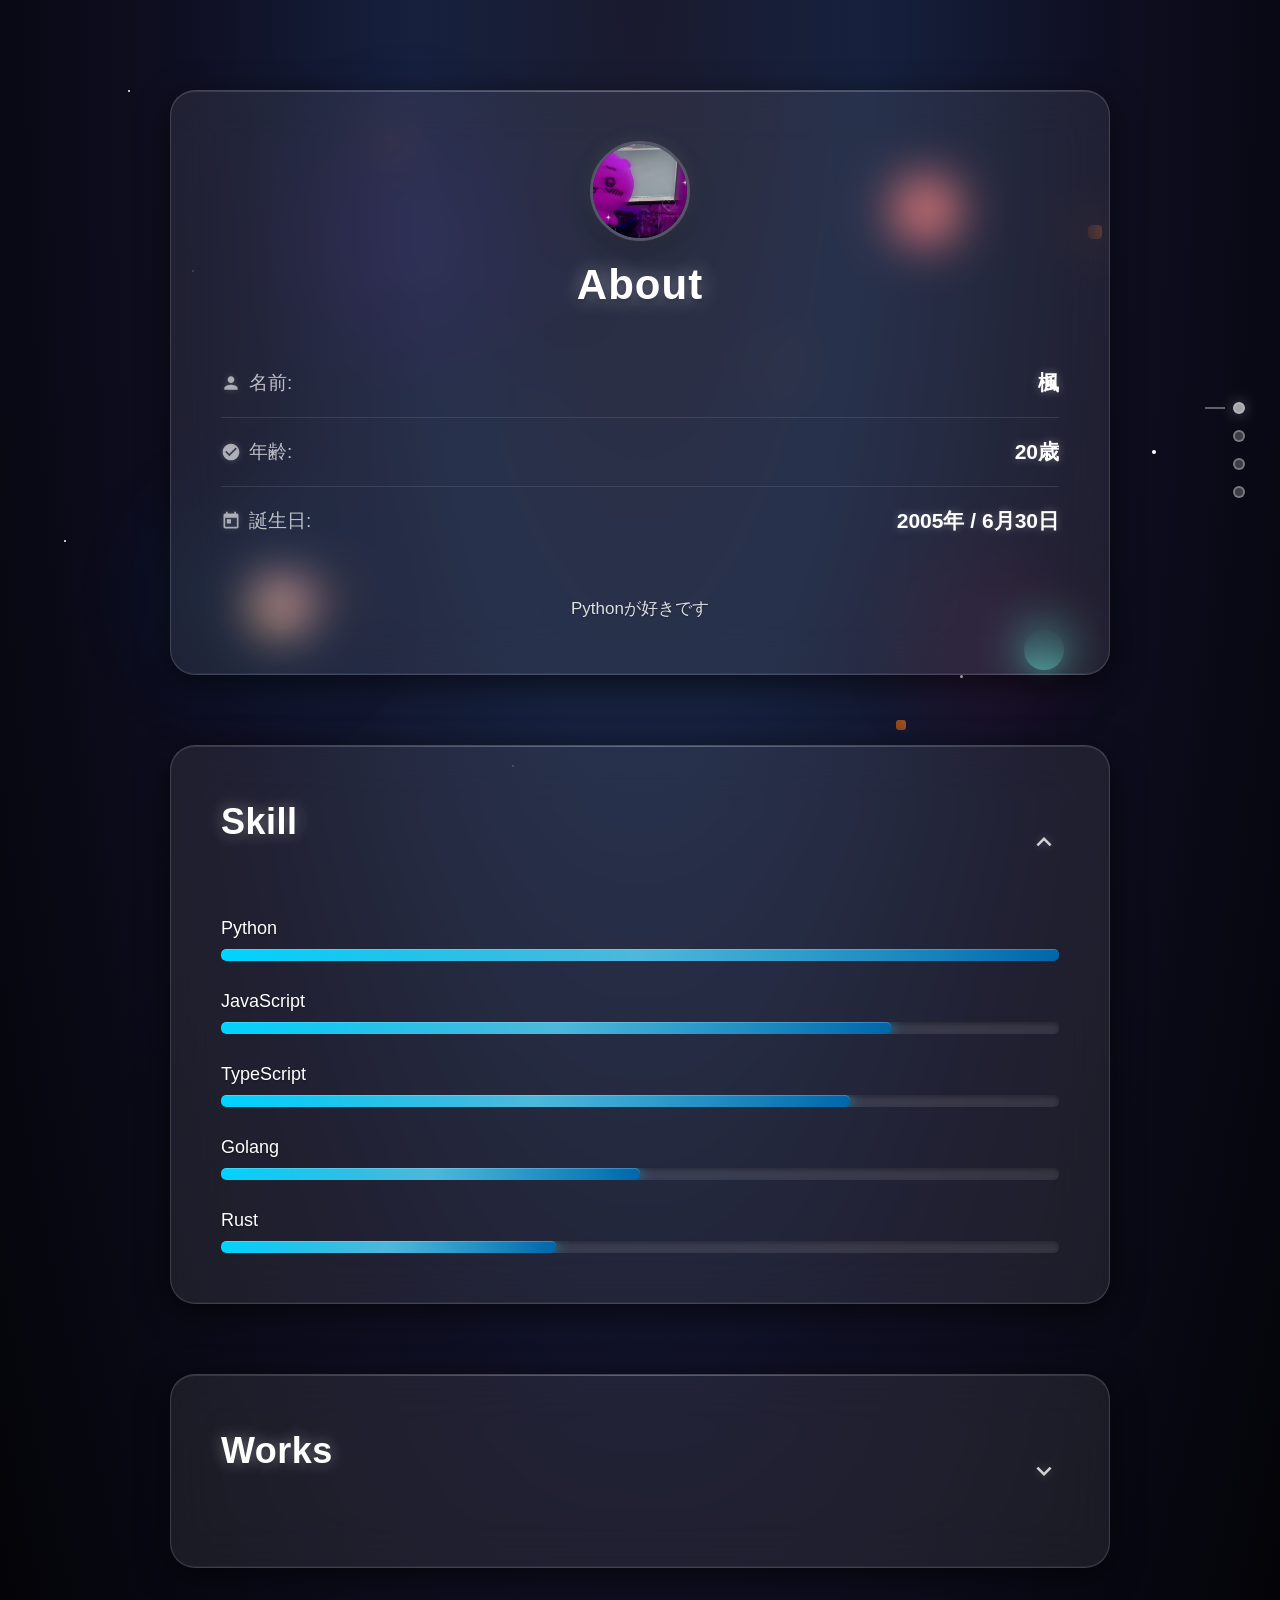
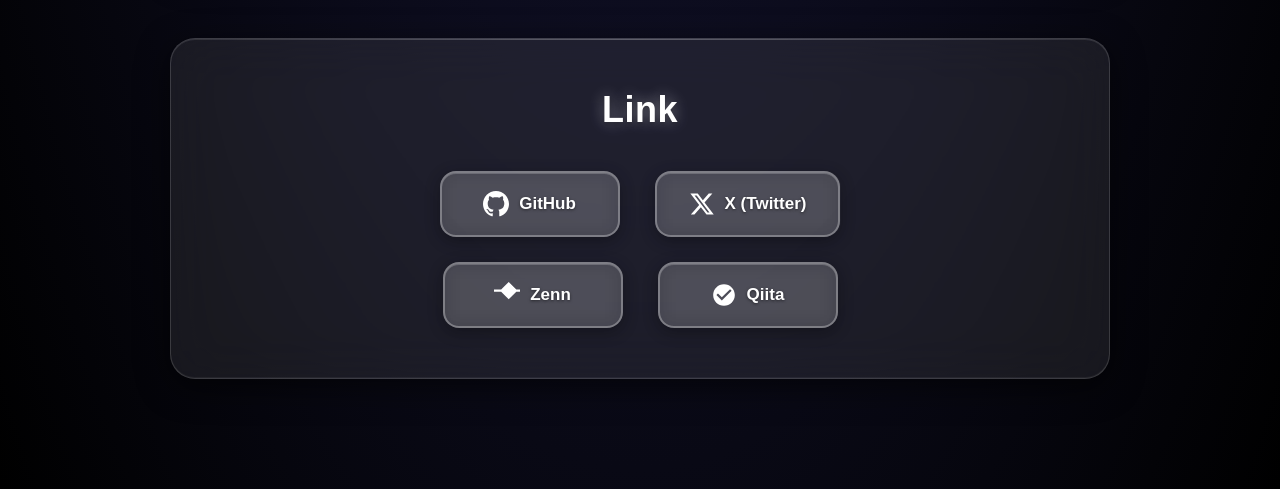
==== index.html @ e2c3dd9c "fix" ====
<!DOCTYPE html>
<html lang="ja">
<head>
    <title>kaede Site</title>
    <meta charset="UTF-8">
    <meta name="viewport" content="width=device-width, initial-scale=1">
    <link rel="icon" type="image/jpeg" href="icon.jpg">
    <link rel="stylesheet" href="index.css">
</head>
<body>
    <div class="universe">
        <div class="nebula nebula-1"></div>
        <div class="nebula nebula-2"></div>
        <div class="nebula nebula-3"></div>
        
        <div class="planet planet-1"></div>
        <div class="planet planet-2"></div>
        <div class="planet planet-3"></div>
        
        <div class="asteroid asteroid-1"></div>
        <div class="asteroid asteroid-2"></div>
        <div class="asteroid asteroid-3"></div>
        <div class="asteroid asteroid-4"></div>
        <div class="asteroid asteroid-5"></div>
        
        <div class="star star-1"></div>
        <div class="star star-2"></div>
        <div class="star star-3"></div>
        <div class="star star-4"></div>
        <div class="star star-5"></div>
        <div class="star star-6"></div>
        <div class="star star-7"></div>
        <div class="star star-8"></div>
        <div class="star star-9"></div>
        <div class="star star-10"></div>
    </div>
    
    <div class="scroll-indicator">
        <div class="scroll-dot active" data-section="profile"></div>
        <div class="scroll-dot" data-section="skills"></div>
        <div class="scroll-dot" data-section="works"></div>
        <div class="scroll-dot" data-section="links"></div>
    </div>

    <div class="card-container">
        <div class="glass-card profile-card" id="profile">
            <div class="profile-avatar">
                <img src="icon.jpg" alt="楓のプロフィール画像" class="avatar-image">
            </div>
            <h1>About</h1>
            <div class="profile-info">
                <div class="profile-item">
                    <div class="profile-label">
                        <svg class="profile-icon" viewBox="0 0 24 24">
                            <path d="M12 12c2.21 0 4-1.79 4-4s-1.79-4-4-4-4 1.79-4 4 1.79 4 4 4zm0 2c-2.67 0-8 1.34-8 4v2h16v-2c0-2.66-5.33-4-8-4z"/>
                        </svg>
                        名前:
                    </div>
                    <span class="profile-value">楓</span>
                </div>
                <div class="profile-item">
                    <div class="profile-label">
                        <svg class="profile-icon" viewBox="0 0 24 24">
                            <path d="M12 2C6.48 2 2 6.48 2 12s4.48 10 10 10 10-4.48 10-10S17.52 2 12 2zm-2 15l-5-5 1.41-1.41L10 14.17l7.59-7.59L19 8l-9 9z"/>
                        </svg>
                        年齢:
                    </div>
                    <span class="profile-value">20歳</span>
                </div>
                <div class="profile-item">
                    <div class="profile-label">
                        <svg class="profile-icon" viewBox="0 0 24 24">
                            <path d="M19 3h-1V1h-2v2H8V1H6v2H5c-1.11 0-1.99.9-1.99 2L3 19c0 1.1.89 2 2 2h14c1.1 0 2-.9 2-2V5c0-1.1-.9-2-2-2zm0 16H5V8h14v11zM7 10h5v5H7z"/>
                        </svg>
                        誕生日:
                    </div>
                    <span class="profile-value">2005年 / 6月30日</span>
                </div>
            </div>
            <p>Pythonが好きです</p>
        </div>

        <div class="glass-card skills-card" id="skills">
            <div class="accordion-header" onclick="toggleSkills()">
                <h2>Skill</h2>
                <svg class="accordion-icon" id="skills-icon" viewBox="0 0 24 24">
                    <path d="M7.41 8.59L12 13.17l4.59-4.58L18 10l-6 6-6-6 1.41-1.41z"/>
                </svg>
            </div>
            <div class="skills-content" id="skills-content">
                <div class="skills-grid">
                    <div class="skill-item">
                        <span class="skill-name">Python</span>
                        <div class="skill-bar">
                            <div class="skill-fill" style="width: 100%"></div>
                        </div>
                    </div>
                    <div class="skill-item">
                        <span class="skill-name">JavaScript</span>
                        <div class="skill-bar">
                            <div class="skill-fill" style="width: 80%"></div>
                        </div>
                    </div>
                    <div class="skill-item">
                        <span class="skill-name">TypeScript</span>
                        <div class="skill-bar">
                            <div class="skill-fill" style="width: 75%"></div>
                        </div>
                    </div>
                    <div class="skill-item">
                        <span class="skill-name">Golang</span>
                        <div class="skill-bar">
                            <div class="skill-fill" style="width: 50%"></div>
                        </div>
                    </div>
                    <div class="skill-item">
                        <span class="skill-name">Rust</span>
                        <div class="skill-bar">
                            <div class="skill-fill" style="width: 40%"></div>
                        </div>
                    </div>
                </div>
            </div>
        </div>

        <div class="glass-card works-card" id="works">
            <div class="accordion-header" onclick="toggleWorks()">
                <h2>Works</h2>
                <svg class="accordion-icon" id="works-icon" viewBox="0 0 24 24">
                    <path d="M7.41 8.59L12 13.17l4.59-4.58L18 10l-6 6-6-6 1.41-1.41z"/>
                </svg>
            </div>
            <div class="works-content" id="works-content">
                <div class="works-carousel">
                    <button class="works-nav works-prev" aria-label="前へ">
                        <svg viewBox="0 0 24 24" class="works-nav-icon"><path d="M15.41 7.41 14 6l-6 6 6 6 1.41-1.41L10.83 12z"/></svg>
                    </button>
                    <div class="works-viewport">
                        <div class="works-track">
                <div class="work-item">
                    <div class="work-image">
                        <div class="work-placeholder">
                            <svg class="work-icon" viewBox="0 0 24 24">
                                <path d="M14,2H6A2,2 0 0,0 4,4V20A2,2 0 0,0 6,22H18A2,2 0 0,0 20,20V8L14,2M18,20H6V4H13V9H18V20Z"/>
                            </svg>
                        </div>
                    </div>
                    <div class="work-content">
                        <h3 class="work-title">VersaLogrs</h3>
                        <p class="work-description">柔軟性と高機能を追求したロガーライブラリ</p>
                        <div class="work-tech">
                            <span class="tech-tag">Rust</span>
                        </div>
                        <div class="work-links">
                            <a href="https://github.com/kaedeek/VersaLog.rs" class="work-link" target="_blank">
                                <svg class="work-link-icon" viewBox="0 0 24 24">
                                    <path d="M12 0c-6.626 0-12 5.373-12 12 0 5.302 3.438 9.8 8.207 11.387.599.111.793-.261.793-.577v-2.234c-3.338.726-4.033-1.416-4.033-1.416-.546-1.387-1.333-1.756-1.333-1.756-1.089-.745.083-.729.083-.729 1.205.084 1.839 1.237 1.839 1.237 1.07 1.834 2.807 1.304 3.492.997.107-.775.418-1.305.762-1.604-2.665-.305-5.467-1.334-5.467-5.931 0-1.311.469-2.381 1.236-3.221-.124-.303-.535-1.524.117-3.176 0 0 1.008-.322 3.301 1.23.957-.266 1.983-.399 3.003-.404 1.02.005 2.047.138 3.006.404 2.291-1.552 3.297-1.23 3.297-1.23.653 1.653.242 2.874.118 3.176.77.84 1.235 1.911 1.235 3.221 0 4.609-2.807 5.624-5.479 5.921.43.372.823 1.102.823 2.222v3.293c0 .319.192.694.801.576 4.765-1.589 8.199-6.086 8.199-11.386 0-6.627-5.373-12-12-12z"/>
                                </svg>
                                GitHub
                            </a>
                        </div>
                    </div>
                </div>

                <div class="work-item">
                    <div class="work-image">
                        <div class="work-placeholder">
                            <svg class="work-icon" viewBox="0 0 24 24">
                                <path d="M12,2A10,10 0 0,0 2,12A10,10 0 0,0 12,22A10,10 0 0,0 22,12A10,10 0 0,0 12,2M12,4A8,8 0 0,1 20,12A8,8 0 0,1 12,20A8,8 0 0,1 4,12A8,8 0 0,1 12,4M12,6A6,6 0 0,0 6,12A6,6 0 0,0 12,18A6,6 0 0,0 18,12A6,6 0 0,0 12,6M12,8A4,4 0 0,1 16,12A4,4 0 0,1 12,16A4,4 0 0,1 8,12A4,4 0 0,1 12,8Z"/>
                            </svg>
                        </div>
                    </div>
                    <div class="work-content">
                        <h3 class="work-title">port_scan-go</h3>
                        <p class="work-description">シンプルな並行処理対応のポートスキャナーです。</p>
                        <div class="work-tech">
                            <span class="tech-tag">Golang</span>
                        </div>
                        <div class="work-links">
                            <a href="https://github.com/kaedeek/port_scan-go" class="work-link" target="_blank">
                                <svg class="work-link-icon" viewBox="0 0 24 24">
                                    <path d="M12 0c-6.626 0-12 5.373-12 12 0 5.302 3.438 9.8 8.207 11.387.599.111.793-.261.793-.577v-2.234c-3.338.726-4.033-1.416-4.033-1.416-.546-1.387-1.333-1.756-1.333-1.756-1.089-.745.083-.729.083-.729 1.205.084 1.839 1.237 1.839 1.237 1.07 1.834 2.807 1.304 3.492.997.107-.775.418-1.305.762-1.604-2.665-.305-5.467-1.334-5.467-5.931 0-1.311.469-2.381 1.236-3.221-.124-.303-.535-1.524.117-3.176 0 0 1.008-.322 3.301 1.23.957-.266 1.983-.399 3.003-.404 1.02.005 2.047.138 3.006.404 2.291-1.552 3.297-1.23 3.297-1.23.653 1.653.242 2.874.118 3.176.77.84 1.235 1.911 1.235 3.221 0 4.609-2.807 5.624-5.479 5.921.43.372.823 1.102.823 2.222v3.293c0 .319.192.694.801.576 4.765-1.589 8.199-6.086 8.199-11.386 0-6.627-5.373-12-12-12z"/>
                                </svg>
                                GitHub
                            </a>
                        </div>
                    </div>
                </div>

                <div class="work-item">
                    <div class="work-image">
                        <div class="work-placeholder">
                            <svg class="work-icon" viewBox="0 0 24 24">
                                <path d="M4 6h16v12H4zM2 4h20v16H2z"/>
                            </svg>
                        </div>
                    </div>
                    <div class="work-content">
                        <h3 class="work-title">TkMR - Task Manager </h3>
                        <p class="work-description">各フォルダのタスク管理を行う Vscode の拡張機能です。</p>
                        <div class="work-tech">
                            <span class="tech-tag">TypeScript</span>
                        </div>
                        <div class="work-links">
                            <a href="https://github.com/kaedeek/TkMR_Task-Manager" class="work-link" target="_blank">
                                <svg class="work-link-icon" viewBox="0 0 24 24">
                                    <path d="M12 0c-6.626 0-12 5.373-12 12 0 5.302 3.438 9.8 8.207 11.387.599.111.793-.261.793-.577v-2.234c-3.338.726-4.033-1.416-4.033-1.416-.546-1.387-1.333-1.756-1.333-1.756-1.089-.745.083-.729.083-.729 1.205.084 1.839 1.237 1.839 1.237 1.07 1.834 2.807 1.304 3.492.997.107-.775.418-1.305.762-1.604-2.665-.305-5.467-1.334-5.467-5.931 0-1.311.469-2.381 1.236-3.221-.124-.303-.535-1.524.117-3.176 0 0 1.008-.322 3.301 1.23.957-.266 1.983-.399 3.003-.404 1.02.005 2.047.138 3.006.404 2.291-1.552 3.297-1.23 3.297-1.23.653 1.653.242 2.874.118 3.176.77.84 1.235 1.911 1.235 3.221 0 4.609-2.807 5.624-5.479 5.921.43.372.823 1.102.823 2.222v3.293c0 .319.192.694.801.576 4.765-1.589 8.199-6.086 8.199-11.386 0-6.627-5.373-12-12-12z"/>
                                </svg>
                                GitHub
                            </a>
                        </div>
                    </div>
                </div>

                        </div>
                    </div>
                    <button class="works-nav works-next" aria-label="次へ">
                        <svg viewBox="0 0 24 24" class="works-nav-icon"><path d="m10 6-1.41 1.41L13.17 12l-4.58 4.59L10 18l6-6z"/></svg>
                    </button>
                </div>
            </div>
        </div>

        <div class="glass-card social-card" id="links">
            <h2>Link</h2>
            <div class="social-links">
                <div class="social-row">
                    <a href="https://github.com/kaedeek" class="social-link github-link" target="_blank">
                        <svg class="social-icon" viewBox="0 0 24 24">
                            <path d="M12 0c-6.626 0-12 5.373-12 12 0 5.302 3.438 9.8 8.207 11.387.599.111.793-.261.793-.577v-2.234c-3.338.726-4.033-1.416-4.033-1.416-.546-1.387-1.333-1.756-1.333-1.756-1.089-.745.083-.729.083-.729 1.205.084 1.839 1.237 1.839 1.237 1.07 1.834 2.807 1.304 3.492.997.107-.775.418-1.305.762-1.604-2.665-.305-5.467-1.334-5.467-5.931 0-1.311.469-2.381 1.236-3.221-.124-.303-.535-1.524.117-3.176 0 0 1.008-.322 3.301 1.23.957-.266 1.983-.399 3.003-.404 1.02.005 2.047.138 3.006.404 2.291-1.552 3.297-1.23 3.297-1.23.653 1.653.242 2.874.118 3.176.77.84 1.235 1.911 1.235 3.221 0 4.609-2.807 5.624-5.479 5.921.43.372.823 1.102.823 2.222v3.293c0 .319.192.694.801.576 4.765-1.589 8.199-6.086 8.199-11.386 0-6.627-5.373-12-12-12z"/>
                        </svg>
                        GitHub
                    </a>
                    <a href="https://x.com/bl5ca6ngtfu3pjy" class="social-link x-link" target="_blank">
                        <svg class="social-icon" viewBox="0 0 24 24">
                            <path d="M18.244 2.25h3.308l-7.227 8.26 8.502 11.24H16.17l-5.214-6.817L4.99 21.75H1.68l7.73-8.835L1.254 2.25H8.08l4.713 6.231zm-1.161 17.52h1.833L7.084 4.126H5.117z"/>
                        </svg>
                        X (Twitter)
                    </a>
                </div>
                <div class="social-row">
                    <a href="https://zenn.dev/kaedeek" class="social-link zenn-link" target="_blank">
                        <svg class="social-icon" viewBox="0 0 24 24">
                            <path d="M13.586 0L10.293 3.293 6.586 7H0v2h6.586l3.707 3.707L13.586 16l3.293-3.293L20.586 9H24V7h-3.414l-3.293-3.293L13.586 0z"/>
                        </svg>
                        Zenn
                    </a>
                    <a href="https://qiita.com/kaedeek" class="social-link qiita-link" target="_blank">
                        <svg class="social-icon" viewBox="0 0 24 24">
                            <path d="M12 2C6.48 2 2 6.48 2 12s4.48 10 10 10 10-4.48 10-10S17.52 2 12 2zm-2 15l-5-5 1.41-1.41L10 14.17l7.59-7.59L19 8l-9 9z"/>
                        </svg>
                        Qiita
                    </a>
                </div>
            </div>
        </div>
    </div>

    <script>
        function toggleSkills() {
            const content = document.getElementById('skills-content');
            const icon = document.getElementById('skills-icon');
            
            if (content.style.maxHeight) {
                content.style.maxHeight = null;
                icon.style.transform = 'rotate(0deg)';
            } else {
                content.style.maxHeight = content.scrollHeight + "px";
                icon.style.transform = 'rotate(180deg)';
            }
        }

        function toggleWorks() {
            const content = document.getElementById('works-content');
            const icon = document.getElementById('works-icon');
            
            if (content.style.maxHeight) {
                content.style.maxHeight = null;
                icon.style.transform = 'rotate(0deg)';
            } else {
                content.style.maxHeight = content.scrollHeight + "px";
                icon.style.transform = 'rotate(180deg)';
            }
        }
        document.addEventListener('DOMContentLoaded', function() {
            const skillsContent = document.getElementById('skills-content');
            const skillsIcon = document.getElementById('skills-icon');
            skillsContent.style.maxHeight = skillsContent.scrollHeight + "px";
            skillsIcon.style.transform = 'rotate(180deg)';
            
            const worksContent = document.getElementById('works-content');
            const worksIcon = document.getElementById('works-icon');
            worksContent.style.maxHeight = '0px';
            worksIcon.style.transform = 'rotate(0deg)';
            
            initScrollIndicator();
        });

        function initScrollIndicator() {
            const dots = document.querySelectorAll('.scroll-dot');
            const sections = document.querySelectorAll('.glass-card');
            
            dots.forEach(dot => {
                dot.addEventListener('click', () => {
                    const targetId = dot.getAttribute('data-section');
                    const targetSection = document.getElementById(targetId);
                    if (targetSection) {
                        targetSection.scrollIntoView({
                            behavior: 'smooth',
                            block: 'start'
                        });
                    }
                });
            });
            
            window.addEventListener('scroll', () => {
                let current = '';
                sections.forEach(section => {
                    const sectionTop = section.offsetTop - 100;
                    const sectionHeight = section.offsetHeight;
                    if (window.pageYOffset >= sectionTop && window.pageYOffset < sectionTop + sectionHeight) {
                        current = section.getAttribute('id');
                    }
                });
                
                dots.forEach(dot => {
                    dot.classList.remove('active');
                    if (dot.getAttribute('data-section') === current) {
                        dot.classList.add('active');
                    }
                });
            });
        }

        document.addEventListener('DOMContentLoaded', function() {
            const track = document.querySelector('.works-track');
            const items = Array.from(document.querySelectorAll('.works-track .work-item'));
            const prevBtn = document.querySelector('.works-prev');
            const nextBtn = document.querySelector('.works-next');
            if (!track || items.length === 0 || !prevBtn || !nextBtn) return;

            let index = 0;
            function getGroupSize() {
                return window.innerWidth < 769 ? 1 : 2;
            }
            let groupSize = getGroupSize();

            function update() {
                const width = document.querySelector('.works-viewport').clientWidth;
                const translateX = -index * width;
                track.style.transform = `translateX(${translateX}px)`;
            }

            function maxIndex() {
                return Math.max(0, Math.ceil(items.length / groupSize) - 1);
            }

            prevBtn.addEventListener('click', () => {
                index = Math.max(0, index - 1);
                update();
            });

            nextBtn.addEventListener('click', () => {
                index = Math.min(maxIndex(), index + 1);
                update();
            });

            window.addEventListener('resize', () => {
                const newGroupSize = getGroupSize();
                if (newGroupSize !== groupSize) {
                    groupSize = newGroupSize;
                    index = Math.min(index, maxIndex());
                }
                update();
            });
            update();
        });
    </script>
</body>
</html>
---- index.css ----
body {
    margin: 0;
    padding: 0;
    min-height: 100vh;
    background: 
        radial-gradient(ellipse at top, #1a1a2e 0%, #16213e 25%, #0f0f23 50%, #000000 100%),
        linear-gradient(135deg, #0a0a0a 0%, #1a1a1a 50%, #0f0f0f 100%);
    font-family: 'Segoe UI', Tahoma, Geneva, Verdana, sans-serif;
    display: flex;
    justify-content: center;
    align-items: flex-start;
    position: relative;
    overflow-x: hidden;
    overflow-y: auto;
    scroll-behavior: smooth;
    padding: 40px 20px;
}

/* モバイルのテキストはみ出し対策 */
* {
    box-sizing: border-box;
}

.glass-card h1,
.glass-card h2,
.work-title,
.work-description,
.tech-tag,
.profile-value,
.profile-label,
.social-link {
    word-break: break-word;
    overflow-wrap: anywhere;
}

/* スクロールインジケーター */
.scroll-indicator {
    position: fixed;
    right: 30px;
    top: 50%;
    transform: translateY(-50%);
    display: flex;
    flex-direction: column;
    gap: 15px;
    z-index: 10;
    opacity: 0.7;
    transition: opacity 0.3s ease;
}

/* 大画面でのスクロールインジケーター調整 */
@media (min-width: 1440px) {
    .scroll-indicator {
        right: 40px;
        gap: 18px;
    }
    
    .scroll-dot {
        width: 14px;
        height: 14px;
    }
}

@media (min-width: 1200px) and (max-width: 1439px) {
    .scroll-indicator {
        right: 35px;
        gap: 16px;
    }
    
    .scroll-dot {
        width: 13px;
        height: 13px;
    }
}

.scroll-indicator:hover {
    opacity: 1;
}

.scroll-dot {
    width: 12px;
    height: 12px;
    border-radius: 50%;
    background: rgba(255, 255, 255, 0.3);
    border: 2px solid rgba(255, 255, 255, 0.5);
    cursor: pointer;
    transition: all 0.3s ease;
    position: relative;
}

.scroll-dot:hover {
    background: rgba(255, 255, 255, 0.6);
    transform: scale(1.2);
}

.scroll-dot.active {
    background: rgba(255, 255, 255, 0.9);
    border-color: rgba(255, 255, 255, 1);
    box-shadow: 0 0 15px rgba(255, 255, 255, 0.5);
}

.scroll-dot::after {
    content: '';
    position: absolute;
    top: 50%;
    left: -30px;
    transform: translateY(-50%);
    width: 0;
    height: 2px;
    background: rgba(255, 255, 255, 0.5);
    transition: width 0.3s ease;
}

.scroll-dot.active::after {
    width: 20px;
}

/* 宇宙のアニメーション */
.universe {
    position: fixed;
    top: 0;
    left: 0;
    width: 100%;
    height: 100%;
    pointer-events: none;
    z-index: 1;
}

/* 星雲 */
.nebula {
    position: absolute;
    border-radius: 50%;
    filter: blur(40px);
    opacity: 0.3;
    animation: nebulaFloat 20s ease-in-out infinite;
}

.nebula-1 {
    width: 300px;
    height: 300px;
    background: radial-gradient(circle, rgba(138, 43, 226, 0.4) 0%, rgba(75, 0, 130, 0.2) 50%, transparent 100%);
    top: 10%;
    left: 20%;
    animation-delay: 0s;
}

.nebula-2 {
    width: 200px;
    height: 200px;
    background: radial-gradient(circle, rgba(255, 20, 147, 0.3) 0%, rgba(220, 20, 60, 0.2) 50%, transparent 100%);
    top: 60%;
    right: 15%;
    animation-delay: -7s;
}

.nebula-3 {
    width: 250px;
    height: 250px;
    background: radial-gradient(circle, rgba(0, 191, 255, 0.3) 0%, rgba(0, 100, 200, 0.2) 50%, transparent 100%);
    bottom: 20%;
    left: 10%;
    animation-delay: -14s;
}

/* 惑星 */
.planet {
    position: absolute;
    border-radius: 50%;
    animation: planetOrbit 30s linear infinite;
}

.planet-1 {
    width: 60px;
    height: 60px;
    background: linear-gradient(45deg, #ff6b6b, #ff8e8e);
    top: 20%;
    left: 70%;
    animation-delay: 0s;
    box-shadow: 0 0 20px rgba(255, 107, 107, 0.5);
}

.planet-2 {
    width: 40px;
    height: 40px;
    background: linear-gradient(45deg, #4ecdc4, #44a08d);
    top: 70%;
    left: 80%;
    animation-delay: -10s;
    box-shadow: 0 0 15px rgba(78, 205, 196, 0.5);
}

.planet-3 {
    width: 50px;
    height: 50px;
    background: linear-gradient(45deg, #feca57, #ff9ff3);
    bottom: 30%;
    left: 20%;
    animation-delay: -20s;
    box-shadow: 0 0 18px rgba(254, 202, 87, 0.5);
}

/* 小惑星 */
.asteroid {
    position: absolute;
    background: linear-gradient(45deg, #8b4513, #a0522d);
    border-radius: 30%;
    animation: asteroidFloat 15s ease-in-out infinite;
}

.asteroid-1 {
    width: 15px;
    height: 15px;
    top: 15%;
    left: 30%;
    animation-delay: 0s;
}

.asteroid-2 {
    width: 12px;
    height: 12px;
    top: 40%;
    left: 60%;
    animation-delay: -3s;
}

.asteroid-3 {
    width: 18px;
    height: 18px;
    top: 65%;
    left: 25%;
    animation-delay: -6s;
}

.asteroid-4 {
    width: 10px;
    height: 10px;
    top: 80%;
    left: 70%;
    animation-delay: -9s;
}

.asteroid-5 {
    width: 14px;
    height: 14px;
    top: 25%;
    left: 85%;
    animation-delay: -12s;
}

/* 星 */
.star {
    position: absolute;
    background: white;
    border-radius: 50%;
    animation: starTwinkle 3s ease-in-out infinite;
}

.star-1 {
    width: 2px;
    height: 2px;
    top: 10%;
    left: 10%;
    animation-delay: 0s;
}

.star-2 {
    width: 3px;
    height: 3px;
    top: 20%;
    left: 80%;
    animation-delay: 0.5s;
}

.star-3 {
    width: 2px;
    height: 2px;
    top: 30%;
    left: 15%;
    animation-delay: 1s;
}

.star-4 {
    width: 4px;
    height: 4px;
    top: 50%;
    left: 90%;
    animation-delay: 1.5s;
}

.star-5 {
    width: 2px;
    height: 2px;
    top: 60%;
    left: 5%;
    animation-delay: 2s;
}

.star-6 {
    width: 3px;
    height: 3px;
    top: 75%;
    left: 75%;
    animation-delay: 2.5s;
}

.star-7 {
    width: 2px;
    height: 2px;
    top: 85%;
    left: 40%;
    animation-delay: 0.3s;
}

.star-8 {
    width: 4px;
    height: 4px;
    top: 35%;
    left: 50%;
    animation-delay: 1.8s;
}

.star-9 {
    width: 3px;
    height: 3px;
    top: 45%;
    left: 25%;
    animation-delay: 0.8s;
}

.star-10 {
    width: 2px;
    height: 2px;
    top: 90%;
    left: 60%;
    animation-delay: 2.2s;
}

/* アニメーション */
@keyframes nebulaFloat {
    0%, 100% {
        transform: translate(0, 0) scale(1);
        opacity: 0.3;
    }
    25% {
        transform: translate(20px, -30px) scale(1.1);
        opacity: 0.4;
    }
    50% {
        transform: translate(-10px, 20px) scale(0.9);
        opacity: 0.2;
    }
    75% {
        transform: translate(30px, 10px) scale(1.05);
        opacity: 0.35;
    }
}

@keyframes planetOrbit {
    0% {
        transform: rotate(0deg) translateX(100px) rotate(0deg);
    }
    100% {
        transform: rotate(360deg) translateX(100px) rotate(-360deg);
    }
}

@keyframes asteroidFloat {
    0%, 100% {
        transform: translate(0, 0) rotate(0deg);
    }
    25% {
        transform: translate(30px, -20px) rotate(90deg);
    }
    50% {
        transform: translate(-20px, 30px) rotate(180deg);
    }
    75% {
        transform: translate(40px, 10px) rotate(270deg);
    }
}

@keyframes starTwinkle {
    0%, 100% {
        opacity: 0.3;
        transform: scale(1);
    }
    50% {
        opacity: 1;
        transform: scale(1.2);
    }
}

.card-container {
    padding: 20px;
    display: flex;
    flex-direction: column;
    gap: 40px;
    max-width: 900px;
    width: 100%;
    position: relative;
    z-index: 2;
    margin: 0 auto;
}

.glass-card {
    background: rgba(255, 255, 255, 0.08);
    backdrop-filter: blur(25px);
    -webkit-backdrop-filter: blur(25px);
    border-radius: 25px;
    border: 1px solid rgba(255, 255, 255, 0.15);
    padding: 35px;
    box-shadow: 
        0 8px 32px 0 rgba(0, 0, 0, 0.6),
        inset 0 1px 0 rgba(255, 255, 255, 0.1),
        inset 0 -1px 0 rgba(255, 255, 255, 0.05);
    text-align: center;
    transition: all 0.4s cubic-bezier(0.4, 0, 0.2, 1);
    position: relative;
    overflow: hidden;
}

.glass-card::before {
    content: '';
    position: absolute;
    top: 0;
    left: 0;
    right: 0;
    height: 1px;
    background: linear-gradient(90deg, transparent, rgba(255, 255, 255, 0.2), transparent);
}

.glass-card:hover {
    transform: translateY(-8px) scale(1.02);
    box-shadow: 
        0 20px 50px 0 rgba(0, 0, 0, 0.8),
        inset 0 1px 0 rgba(255, 255, 255, 0.2),
        inset 0 -1px 0 rgba(255, 255, 255, 0.1);
    border-color: rgba(255, 255, 255, 0.25);
    background: rgba(255, 255, 255, 0.12);
}

.profile-avatar {
    display: flex;
    justify-content: center;
    margin-bottom: 20px;
}

.avatar-image {
    width: 80px;
    height: 80px;
    border-radius: 50%;
    border: 3px solid rgba(255, 255, 255, 0.2);
    object-fit: cover;
    transition: all 0.3s ease;
    box-shadow: 
        0 8px 25px rgba(0, 0, 0, 0.3),
        0 0 20px rgba(255, 255, 255, 0.1);
}

.avatar-image:hover {
    transform: scale(1.05);
    border-color: rgba(255, 255, 255, 0.4);
    box-shadow: 
        0 12px 35px rgba(0, 0, 0, 0.4),
        0 0 30px rgba(255, 255, 255, 0.2);
}

.glass-card h1 {
    color: #ffffff;
    margin: 0 0 25px 0;
    font-size: 36px;
    font-weight: 700;
    text-shadow: 
        0 0 20px rgba(255, 255, 255, 0.4),
        0 2px 4px rgba(0, 0, 0, 0.3);
    letter-spacing: 1px;
}

.glass-card h2 {
    color: #ffffff;
    margin: 0 0 25px 0;
    font-size: 28px;
    font-weight: 600;
    text-shadow: 
        0 0 15px rgba(255, 255, 255, 0.4),
        0 2px 4px rgba(0, 0, 0, 0.3);
    letter-spacing: 0.5px;
}

.glass-card p {
    color: rgba(255, 255, 255, 0.85);
    margin: 0;
    line-height: 1.7;
    font-size: 17px;
    text-shadow: 0 1px 2px rgba(0, 0, 0, 0.3);
}

/* プロフィール情報 */
.profile-info {
    margin: 30px 0;
    text-align: left;
}

.profile-item {
    display: flex;
    justify-content: space-between;
    align-items: center;
    padding: 15px 0;
    border-bottom: 1px solid rgba(255, 255, 255, 0.1);
    transition: all 0.3s ease;
}

.profile-item:hover {
    background: rgba(255, 255, 255, 0.05);
    border-radius: 10px;
    padding: 15px 10px;
    border-bottom-color: rgba(255, 255, 255, 0.2);
}

.profile-item:hover .profile-icon {
    fill: rgba(255, 255, 255, 0.9);
    transform: scale(1.1) rotate(5deg);
    filter: drop-shadow(0 0 6px rgba(255, 255, 255, 0.5));
}

.profile-item:last-child {
    border-bottom: none;
}

.profile-label {
    color: rgba(255, 255, 255, 0.7);
    font-weight: 500;
    font-size: 17px;
    display: flex;
    align-items: center;
    gap: 8px;
}

.profile-icon {
    width: 18px;
    height: 18px;
    fill: rgba(255, 255, 255, 0.6);
    transition: all 0.3s ease;
    filter: drop-shadow(0 0 3px rgba(255, 255, 255, 0.3));
}

.profile-value {
    color: #ffffff;
    font-weight: 600;
    font-size: 19px;
    text-shadow: 0 0 8px rgba(255, 255, 255, 0.3);
}

/* アコーディオンヘッダー */
.accordion-header {
    display: flex;
    justify-content: space-between;
    align-items: center;
    cursor: pointer;
    transition: all 0.3s ease;
    padding: 5px 0;
    border-radius: 10px;
}

.accordion-header:hover {
    background: rgba(255, 255, 255, 0.05);
    padding: 5px 10px;
}

.accordion-icon {
    width: 24px;
    height: 24px;
    fill: rgba(255, 255, 255, 0.8);
    transition: all 0.3s ease;
    filter: drop-shadow(0 0 5px rgba(255, 255, 255, 0.3));
}

.accordion-header:hover .accordion-icon {
    fill: rgba(255, 255, 255, 1);
    transform: scale(1.1);
    filter: drop-shadow(0 0 8px rgba(255, 255, 255, 0.5));
}

/* スキルコンテンツ */
.skills-content {
    overflow: hidden;
    transition: max-height 0.4s cubic-bezier(0.4, 0, 0.2, 1);
    max-height: 0;
}

/* Worksコンテンツ */
.works-content {
    overflow: hidden;
    transition: max-height 0.4s cubic-bezier(0.4, 0, 0.2, 1);
    max-height: 0;
}

/* Works カルーセル */
.works-carousel {
    position: relative;
    display: flex;
    align-items: center;
    gap: 10px;
}

.works-viewport {
    overflow: hidden;
    width: 100%;
}

.works-track {
    display: flex;
    gap: 30px;
    transition: transform 0.4s ease;
}

.works-nav {
    background: rgba(255, 255, 255, 0.12);
    border: 1px solid rgba(255, 255, 255, 0.25);
    color: #fff;
    width: 42px;
    height: 42px;
    border-radius: 50%;
    display: flex;
    align-items: center;
    justify-content: center;
    cursor: pointer;
    transition: all 0.3s ease;
}

.works-nav:hover {
    background: rgba(255, 255, 255, 0.2);
    transform: translateY(-2px);
}

.works-nav-icon {
    width: 22px;
    height: 22px;
    fill: rgba(255, 255, 255, 0.9);
}

/* 2件ずつ横並びに見せるための item 幅調整 */
.works-track > .work-item {
    min-width: calc(50% - 15px);
    box-sizing: border-box;
}

/* スキルセクション */
.skills-grid {
    display: grid;
    gap: 25px;
    margin-top: 25px;
}

.skill-item {
    text-align: left;
    transition: all 0.3s ease;
}

.skill-item:hover {
    transform: translateX(5px);
}

.skill-name {
    display: block;
    color: #ffffff;
    margin-bottom: 10px;
    font-weight: 500;
    font-size: 16px;
    text-shadow: 0 1px 2px rgba(0, 0, 0, 0.3);
}

.skill-bar {
    width: 100%;
    height: 10px;
    background: rgba(255, 255, 255, 0.1);
    border-radius: 5px;
    overflow: hidden;
    box-shadow: inset 0 2px 4px rgba(0, 0, 0, 0.3);
}

.skill-fill {
    height: 100%;
    background: linear-gradient(90deg, #00d4ff, #0099cc, #0066aa);
    border-radius: 5px;
    transition: width 1.5s cubic-bezier(0.4, 0, 0.2, 1);
    box-shadow: 
        0 0 15px rgba(0, 212, 255, 0.6),
        inset 0 1px 0 rgba(255, 255, 255, 0.2);
    position: relative;
}

.skill-fill::after {
    content: '';
    position: absolute;
    top: 0;
    left: 0;
    right: 0;
    bottom: 0;
    background: linear-gradient(90deg, transparent, rgba(255, 255, 255, 0.3), transparent);
    animation: shimmer 2s infinite;
}

@keyframes shimmer {
    0% {
        transform: translateX(-100%);
    }
    100% {
        transform: translateX(100%);
    }
}

/* ソーシャルリンクセクション */
.social-links {
    display: flex;
    flex-direction: column;
    gap: 15px;
    justify-content: center;
    align-items: center;
}

.social-row {
    display: flex;
    gap: 20px;
    justify-content: center;
    flex-wrap: wrap;
}

.social-link {
    display: flex;
    align-items: center;
    gap: 10px;
    padding: 14px 24px;
    background: rgba(255, 255, 255, 0.15);
    border: 2px solid rgba(255, 255, 255, 0.3);
    border-radius: 16px;
    color: #ffffff;
    text-decoration: none;
    font-weight: 600;
    font-size: 15px;
    transition: all 0.4s cubic-bezier(0.4, 0, 0.2, 1);
    position: relative;
    overflow: hidden;
    backdrop-filter: blur(10px);
    -webkit-backdrop-filter: blur(10px);
    text-shadow: 0 1px 3px rgba(0, 0, 0, 0.5);
    box-shadow: 
        0 4px 15px rgba(0, 0, 0, 0.3),
        inset 0 1px 0 rgba(255, 255, 255, 0.2);
    min-width: 140px;
    justify-content: center;
}

.social-link::before {
    content: '';
    position: absolute;
    top: 0;
    left: -100%;
    width: 100%;
    height: 100%;
    background: linear-gradient(90deg, transparent, rgba(255, 255, 255, 0.1), transparent);
    transition: left 0.5s ease;
}

.social-link:hover::before {
    left: 100%;
}

.social-link:hover {
    background: rgba(255, 255, 255, 0.25);
    transform: translateY(-3px) scale(1.05);
    box-shadow: 
        0 15px 40px rgba(0, 0, 0, 0.7),
        inset 0 1px 0 rgba(255, 255, 255, 0.3),
        0 0 20px rgba(255, 255, 255, 0.2);
    border-color: rgba(255, 255, 255, 0.5);
    text-shadow: 0 2px 5px rgba(0, 0, 0, 0.7);
}

.social-icon {
    width: 22px;
    height: 22px;
    fill: currentColor;
    transition: transform 0.3s ease;
}

.social-link:hover .social-icon {
    transform: scale(1.1) rotate(5deg);
}

.social-link:focus {
    outline: 3px solid rgba(255, 255, 255, 0.6);
    outline-offset: 2px;
    background: rgba(255, 255, 255, 0.2);
    border-color: rgba(255, 255, 255, 0.4);
}

.social-link:focus-visible {
    outline: 3px solid rgba(255, 255, 255, 0.8);
    outline-offset: 2px;
}

.github-link:hover {
    background: rgba(36, 41, 46, 0.95);
    border-color: rgba(36, 41, 46, 0.95);
    box-shadow: 
        0 15px 40px rgba(36, 41, 46, 0.6),
        inset 0 1px 0 rgba(255, 255, 255, 0.2),
        0 0 25px rgba(36, 41, 46, 0.5);
    color: #ffffff;
}

.x-link:hover {
    background: rgba(29, 161, 242, 0.95);
    border-color: rgba(29, 161, 242, 0.95);
    box-shadow: 
        0 15px 40px rgba(29, 161, 242, 0.6),
        inset 0 1px 0 rgba(255, 255, 255, 0.2),
        0 0 25px rgba(29, 161, 242, 0.5);
    color: #ffffff;
}

.zenn-link:hover {
    background: rgba(58, 58, 58, 0.95);
    border-color: rgba(58, 58, 58, 0.95);
    box-shadow: 
        0 15px 40px rgba(58, 58, 58, 0.6),
        inset 0 1px 0 rgba(255, 255, 255, 0.2),
        0 0 25px rgba(58, 58, 58, 0.5);
    color: #ffffff;
}

.qiita-link:hover {
    background: rgba(85, 197, 0, 0.95);
    border-color: rgba(85, 197, 0, 0.95);
    box-shadow: 
        0 15px 40px rgba(85, 197, 0, 0.6),
        inset 0 1px 0 rgba(255, 255, 255, 0.2),
        0 0 25px rgba(85, 197, 0, 0.5);
    color: #ffffff;
}

/* 成果物セクション */
.works-grid {
    display: grid;
    gap: 30px;
    margin-top: 25px;
}

.work-item {
    background: rgba(255, 255, 255, 0.05);
    border: 1px solid rgba(255, 255, 255, 0.1);
    border-radius: 20px;
    padding: 25px;
    transition: all 0.4s cubic-bezier(0.4, 0, 0.2, 1);
    display: flex;
    gap: 20px;
    align-items: flex-start;
}

.work-item:hover {
    background: rgba(255, 255, 255, 0.08);
    border-color: rgba(255, 255, 255, 0.2);
    transform: translateY(-5px);
    box-shadow: 
        0 15px 35px rgba(0, 0, 0, 0.4),
        inset 0 1px 0 rgba(255, 255, 255, 0.1);
}

.work-image {
    flex-shrink: 0;
    width: 120px;
    height: 120px;
    border-radius: 15px;
    overflow: hidden;
    background: rgba(255, 255, 255, 0.05);
    border: 1px solid rgba(255, 255, 255, 0.1);
    display: flex;
    align-items: center;
    justify-content: center;
}

.work-placeholder {
    width: 100%;
    height: 100%;
    display: flex;
    align-items: center;
    justify-content: center;
    background: linear-gradient(135deg, rgba(255, 255, 255, 0.1), rgba(255, 255, 255, 0.05));
}

.work-icon {
    width: 48px;
    height: 48px;
    fill: rgba(255, 255, 255, 0.6);
}

.work-content {
    flex: 1;
    display: flex;
    flex-direction: column;
    gap: 15px;
}

.work-title {
    color: #ffffff;
    margin: 0;
    font-size: 22px;
    font-weight: 600;
    text-shadow: 0 0 10px rgba(255, 255, 255, 0.3);
}

.work-description {
    color: rgba(255, 255, 255, 0.8);
    margin: 0;
    line-height: 1.6;
    font-size: 16px;
    text-shadow: 0 1px 2px rgba(0, 0, 0, 0.3);
}

.work-tech {
    display: flex;
    flex-wrap: wrap;
    gap: 8px;
}

.tech-tag {
    background: rgba(0, 212, 255, 0.2);
    color: #00d4ff;
    padding: 6px 12px;
    border-radius: 20px;
    font-size: 13px;
    font-weight: 500;
    border: 1px solid rgba(0, 212, 255, 0.3);
    text-shadow: 0 0 5px rgba(0, 212, 255, 0.3);
}

.work-links {
    display: flex;
    gap: 15px;
    margin-top: 5px;
}

.work-link {
    display: flex;
    align-items: center;
    gap: 8px;
    padding: 10px 16px;
    background: rgba(255, 255, 255, 0.1);
    border: 1px solid rgba(255, 255, 255, 0.2);
    border-radius: 12px;
    color: rgba(255, 255, 255, 0.9);
    text-decoration: none;
    font-size: 14px;
    font-weight: 500;
    transition: all 0.3s ease;
    text-shadow: 0 1px 2px rgba(0, 0, 0, 0.3);
}

.work-link:hover {
    background: rgba(255, 255, 255, 0.2);
    border-color: rgba(255, 255, 255, 0.4);
    transform: translateY(-2px);
    box-shadow: 0 8px 20px rgba(0, 0, 0, 0.3);
}

.work-link-icon {
    width: 16px;
    height: 16px;
    fill: currentColor;
    transition: transform 0.3s ease;
}

.work-link:hover .work-link-icon {
    transform: scale(1.1);
}

/* 大画面デスクトップ向け（1440px以上） */
@media (min-width: 1440px) {
    body {
        padding: 80px 60px;
    }
    
    .card-container {
        gap: 60px;
        max-width: 1200px;
        padding: 40px;
    }
    
    .glass-card {
        padding: 60px;
    }
    
    .glass-card h1 {
        font-size: 48px;
        margin-bottom: 35px;
    }
    
    .glass-card h2 {
        font-size: 40px;
        margin-bottom: 45px;
    }
    
    .profile-info {
        margin: 50px 0;
    }
    
    .profile-item {
        padding: 25px 0;
    }
    
    .profile-label {
        font-size: 22px;
    }
    
    .profile-value {
        font-size: 24px;
    }
    
    .profile-icon {
        width: 24px;
        height: 24px;
    }
    
    .avatar-image {
        width: 120px;
        height: 120px;
    }
    
    .skills-grid {
        gap: 35px;
        margin-top: 35px;
    }
    
    .skill-name {
        font-size: 20px;
    }
    
    .skill-bar {
        height: 14px;
    }
    
    .social-links {
        gap: 30px;
    }
    
    .social-row {
        gap: 40px;
    }
    
    .social-link {
        padding: 20px 36px;
        font-size: 18px;
        min-width: 200px;
    }
    
    .social-icon {
        width: 28px;
        height: 28px;
    }
    
    .accordion-icon {
        width: 32px;
        height: 32px;
    }
    
    .works-grid {
        gap: 45px;
        margin-top: 40px;
    }
    
    .work-item {
        padding: 40px;
        gap: 35px;
    }
    
    .work-image {
        width: 180px;
        height: 180px;
    }
    
    .work-icon {
        width: 70px;
        height: 70px;
    }
    
    .work-title {
        font-size: 28px;
    }
    
    .work-description {
        font-size: 20px;
        line-height: 1.8;
    }
    
    .tech-tag {
        padding: 10px 18px;
        font-size: 15px;
    }
    
    .work-link {
        padding: 14px 24px;
        font-size: 16px;
    }
    
    .work-link-icon {
        width: 20px;
        height: 20px;
    }
}

/* 中画面デスクトップ向け（1200px以上） */
@media (min-width: 1200px) and (max-width: 1439px) {
    body {
        padding: 70px 50px;
    }
    
    .card-container {
        gap: 55px;
        max-width: 1100px;
        padding: 35px;
    }
    
    .glass-card {
        padding: 55px;
    }
    
    .glass-card h1 {
        font-size: 45px;
        margin-bottom: 32px;
    }
    
    .glass-card h2 {
        font-size: 38px;
        margin-bottom: 42px;
    }
    
    .profile-info {
        margin: 45px 0;
    }
    
    .profile-item {
        padding: 22px 0;
    }
    
    .profile-label {
        font-size: 20px;
    }
    
    .profile-value {
        font-size: 22px;
    }
    
    .profile-icon {
        width: 22px;
        height: 22px;
    }
    
    .avatar-image {
        width: 110px;
        height: 110px;
    }
    
    .skills-grid {
        gap: 32px;
        margin-top: 32px;
    }
    
    .skill-name {
        font-size: 19px;
    }
    
    .skill-bar {
        height: 13px;
    }
    
    .social-links {
        gap: 27px;
    }
    
    .social-row {
        gap: 37px;
    }
    
    .social-link {
        padding: 19px 34px;
        font-size: 17px;
        min-width: 190px;
    }
    
    .social-icon {
        width: 27px;
        height: 27px;
    }
    
    .accordion-icon {
        width: 31px;
        height: 31px;
    }
    
    .works-grid {
        gap: 42px;
        margin-top: 37px;
    }
    
    .work-item {
        padding: 37px;
        gap: 32px;
    }
    
    .work-image {
        width: 165px;
        height: 165px;
    }
    
    .work-icon {
        width: 65px;
        height: 65px;
    }
    
    .work-title {
        font-size: 27px;
    }
    
    .work-description {
        font-size: 19px;
        line-height: 1.75;
    }
    
    .tech-tag {
        padding: 9px 17px;
        font-size: 14px;
    }
    
    .work-link {
        padding: 13px 22px;
        font-size: 15px;
    }
    
    .work-link-icon {
        width: 19px;
        height: 19px;
    }
}

/* デスクトップ向け（1024px以上） */
@media (min-width: 1024px) {
    body {
        padding: 60px 40px;
        align-items: flex-start;
    }
    
    .card-container {
        gap: 50px;
        max-width: 1000px;
        padding: 30px;
    }
    
    .glass-card {
        padding: 50px;
        margin-bottom: 20px;
    }
    
    .glass-card h1 {
        font-size: 42px;
        margin-bottom: 30px;
    }
    
    .glass-card h2 {
        font-size: 36px;
        margin-bottom: 40px;
    }
    
    .profile-info {
        margin: 40px 0;
    }
    
    .profile-item {
        padding: 20px 0;
    }
    
    .profile-label {
        font-size: 19px;
    }
    
    .profile-value {
        font-size: 21px;
    }
    
    .profile-icon {
        width: 20px;
        height: 20px;
    }
    
    .avatar-image {
        width: 100px;
        height: 100px;
    }
    
    .skills-grid {
        gap: 30px;
        margin-top: 30px;
    }
    
    .skill-name {
        font-size: 18px;
    }
    
    .skill-bar {
        height: 12px;
    }
    
    .social-links {
        gap: 25px;
    }
    
    .social-row {
        gap: 35px;
    }
    
    .social-link {
        padding: 18px 32px;
        font-size: 17px;
        min-width: 180px;
    }
    
    .social-icon {
        width: 26px;
        height: 26px;
    }
    
    .accordion-icon {
        width: 30px;
        height: 30px;
    }
    
    .works-grid {
        gap: 40px;
        margin-top: 35px;
    }
    
    .work-item {
        padding: 35px;
        gap: 30px;
    }
    
    .work-image {
        width: 150px;
        height: 150px;
    }
    
    .work-icon {
        width: 60px;
        height: 60px;
    }
    
    .work-title {
        font-size: 26px;
    }
    
    .work-description {
        font-size: 18px;
        line-height: 1.7;
    }
    
    .tech-tag {
        padding: 8px 16px;
        font-size: 14px;
    }
    
    .work-link {
        padding: 12px 20px;
        font-size: 15px;
    }
    
    .work-link-icon {
        width: 18px;
        height: 18px;
    }
}

/* タブレット横向き（1024px以下） */
@media (max-width: 1024px) and (min-width: 769px) {
    body {
        padding: 40px 30px;
    }
    
    .scroll-indicator {
        right: 20px;
    }
    
    .scroll-dot {
        width: 10px;
        height: 10px;
    }
    
    .card-container {
        max-width: 800px;
        padding: 25px;
        gap: 35px;
    }
    
    .glass-card {
        padding: 35px;
    }
    
    .glass-card h1 {
        font-size: 32px;
        margin-bottom: 25px;
    }
    
    .glass-card h2 {
        font-size: 26px;
        margin-bottom: 30px;
    }
    
    .profile-info {
        margin: 30px 0;
    }
    
    .profile-item {
        padding: 15px 0;
    }
    
    .profile-label {
        font-size: 17px;
    }
    
    .profile-value {
        font-size: 19px;
    }
    
    .profile-icon {
        width: 18px;
        height: 18px;
    }
    
    .avatar-image {
        width: 80px;
        height: 80px;
    }
    
    .skills-grid {
        gap: 25px;
        margin-top: 25px;
    }
    
    .skill-name {
        font-size: 17px;
    }
    
    .skill-bar {
        height: 11px;
    }
    
    .social-links {
        gap: 20px;
    }
    
    .social-row {
        gap: 25px;
    }
    
    .social-link {
        padding: 15px 28px;
        font-size: 16px;
        min-width: 160px;
    }
    
    .social-icon {
        width: 24px;
        height: 24px;
    }
    
    .accordion-icon {
        width: 26px;
        height: 26px;
    }
    
    .works-grid {
        gap: 30px;
        margin-top: 30px;
    }
    
    .work-item {
        padding: 30px;
        gap: 25px;
    }
    
    .work-image {
        width: 130px;
        height: 130px;
    }
    
    .work-icon {
        width: 50px;
        height: 50px;
    }
    
    .work-title {
        font-size: 24px;
    }
    
    .work-description {
        font-size: 17px;
        line-height: 1.6;
    }
    
    .tech-tag {
        padding: 7px 14px;
        font-size: 13px;
    }
    
    .work-link {
        padding: 11px 18px;
        font-size: 14px;
    }
    
    .work-link-icon {
        width: 16px;
        height: 16px;
    }
}

/* タブレット縦向き（768px以下） */
@media (max-width: 768px) and (min-width: 481px) {
    body {
        padding: 30px 20px;
    }
    
    .scroll-indicator {
        right: 15px;
    }
    
    .scroll-dot {
        width: 8px;
        height: 8px;
    }
    
    .card-container {
        max-width: 600px;
        padding: 20px;
        gap: 30px;
    }
    
    .glass-card {
        padding: 30px;
    }
    
    .glass-card h1 {
        font-size: 30px;
        margin-bottom: 25px;
    }
    
    .glass-card h2 {
        font-size: 24px;
        margin-bottom: 25px;
    }
    
    .accordion-icon {
        width: 22px;
        height: 22px;
    }
    
    .profile-info {
        margin: 25px 0;
    }
    
    .profile-item {
        padding: 12px 0;
        flex-direction: row;
        justify-content: space-between;
        align-items: center;
    }
    
    .profile-label {
        font-size: 16px;
    }
    
    .profile-value {
        font-size: 18px;
    }
    
    .profile-icon {
        width: 17px;
        height: 17px;
    }
    
    .avatar-image {
        width: 70px;
        height: 70px;
    }
    
    .social-links {
        gap: 15px;
    }
    
    .social-row {
        gap: 20px;
        flex-direction: row;
        flex-wrap: wrap;
        justify-content: center;
    }
    
    .social-link {
        padding: 14px 24px;
        font-size: 15px;
        min-width: 140px;
    }
    
    .social-icon {
        width: 22px;
        height: 22px;
    }
    
    .works-grid {
        gap: 25px;
        margin-top: 25px;
    }
    
    .work-item {
        flex-direction: row;
        padding: 25px;
        gap: 20px;
    }
    
    .work-image {
        width: 110px;
        height: 110px;
        flex-shrink: 0;
    }
    
    .work-icon {
        width: 45px;
        height: 45px;
    }
    
    .work-title {
        font-size: 22px;
        text-align: left;
    }
    
    .work-description {
        font-size: 16px;
        text-align: left;
    }
    
    .work-tech {
        justify-content: flex-start;
    }
    
    .tech-tag {
        padding: 6px 12px;
        font-size: 12px;
    }
    
    .work-links {
        justify-content: flex-start;
    }
    
    .work-link {
        padding: 10px 16px;
        font-size: 14px;
    }
    
    .work-link-icon {
        width: 15px;
        height: 15px;
    }
    
    .skill-name {
        font-size: 16px;
    }
    
    .skill-bar {
        height: 10px;
    }
}

@media (max-width: 768px) {
    body {
        padding: 20px 10px;
    }
    
    .card-container {
        padding: 15px;
        gap: 25px;
    }
    
    .glass-card {
        padding: 25px;
    }
    
    .glass-card h1 {
        font-size: 28px;
    }
    
    .glass-card h2 {
        font-size: 22px;
    }
    
    .accordion-icon {
        width: 20px;
        height: 20px;
    }
    
    .profile-info {
        margin: 25px 0;
    }
    
    .profile-item {
        padding: 12px 0;
        flex-direction: column;
        align-items: flex-start;
        gap: 8px;
    }
    
    .profile-label {
        font-size: 15px;
    }
    
    .profile-value {
        font-size: 17px;
    }
    
    .profile-icon {
        width: 16px;
        height: 16px;
    }
    
    .avatar-image {
        width: 60px;
        height: 60px;
    }
    
    .social-links {
        gap: 12px;
    }
    
    .social-row {
        gap: 15px;
        flex-direction: row;
        flex-wrap: wrap;
        justify-content: center;
    }
    
    .social-link {
        padding: 12px 20px;
        font-size: 14px;
        min-width: 120px;
        width: auto;
        max-width: none;
        flex: 0 1 calc(50% - 15px);
    }
    
    .social-icon {
        width: 20px;
        height: 20px;
    }
    
    .nebula {
        filter: blur(30px);
    }
    
    .nebula-1, .nebula-2, .nebula-3 {
        width: 200px;
        height: 200px;
    }
    
    .scroll-indicator {
        display: none;
    }
    
    .works-grid {
        gap: 20px;
        margin-top: 20px;
    }
    
    .work-item {
        flex-direction: column;
        padding: 20px;
        gap: 15px;
    }

    /* スマホではカルーセルを1枚ずつにするため幅を100%に */
    .works-track > .work-item {
        min-width: 100%;
    }
    
    .work-image {
        width: 100px;
        height: 100px;
        align-self: center;
    }
    
    .work-icon {
        width: 40px;
        height: 40px;
    }
    
    .work-title {
        font-size: 20px;
        text-align: center;
    }
    
    .work-description {
        font-size: 15px;
        text-align: center;
    }
    
    .work-tech {
        justify-content: center;
    }
    
    .tech-tag {
        padding: 5px 10px;
        font-size: 12px;
    }
    
    .work-links {
        justify-content: center;
    }
    
    .work-link {
        padding: 8px 14px;
        font-size: 13px;
    }
    
    .work-link-icon {
        width: 14px;
        height: 14px;
    }
}

@media (max-width: 480px) {
    body {
        padding: 15px 5px;
    }
    
    .card-container {
        padding: 10px;
        gap: 20px;
    }
    
    .glass-card {
        padding: 20px;
        border-radius: 20px;
    }
    
    .glass-card h1 {
        font-size: 24px;
    }
    
    .glass-card h2 {
        font-size: 20px;
    }
    
    .accordion-header {
        padding: 10px 0;
    }
    
    .accordion-icon {
        width: 18px;
        height: 18px;
    }
    
    .profile-item {
        padding: 10px 0;
    }
    
    .profile-label {
        font-size: 14px;
    }
    
    .profile-value {
        font-size: 16px;
    }
    
    .profile-icon {
        width: 14px;
        height: 14px;
    }
    
    .avatar-image {
        width: 50px;
        height: 50px;
    }
    
    .social-link {
        padding: 10px 16px;
        font-size: 13px;
        min-width: 100px;
    }
    
    .social-icon {
        width: 18px;
        height: 18px;
    }
    
    .work-item {
        padding: 15px;
    }
    
    .work-image {
        width: 80px;
        height: 80px;
    }
    
    .work-icon {
        width: 32px;
        height: 32px;
    }
    
    .work-title {
        font-size: 18px;
    }
    
    .work-description {
        font-size: 14px;
    }
    
    .tech-tag {
        padding: 4px 8px;
        font-size: 11px;
    }
    
    .work-link {
        padding: 6px 12px;
        font-size: 12px;
    }
    
    .work-link-icon {
        width: 12px;
        height: 12px;
    }
    
    .skill-name {
        font-size: 14px;
    }
    
    .skill-bar {
        height: 8px;
    }
}
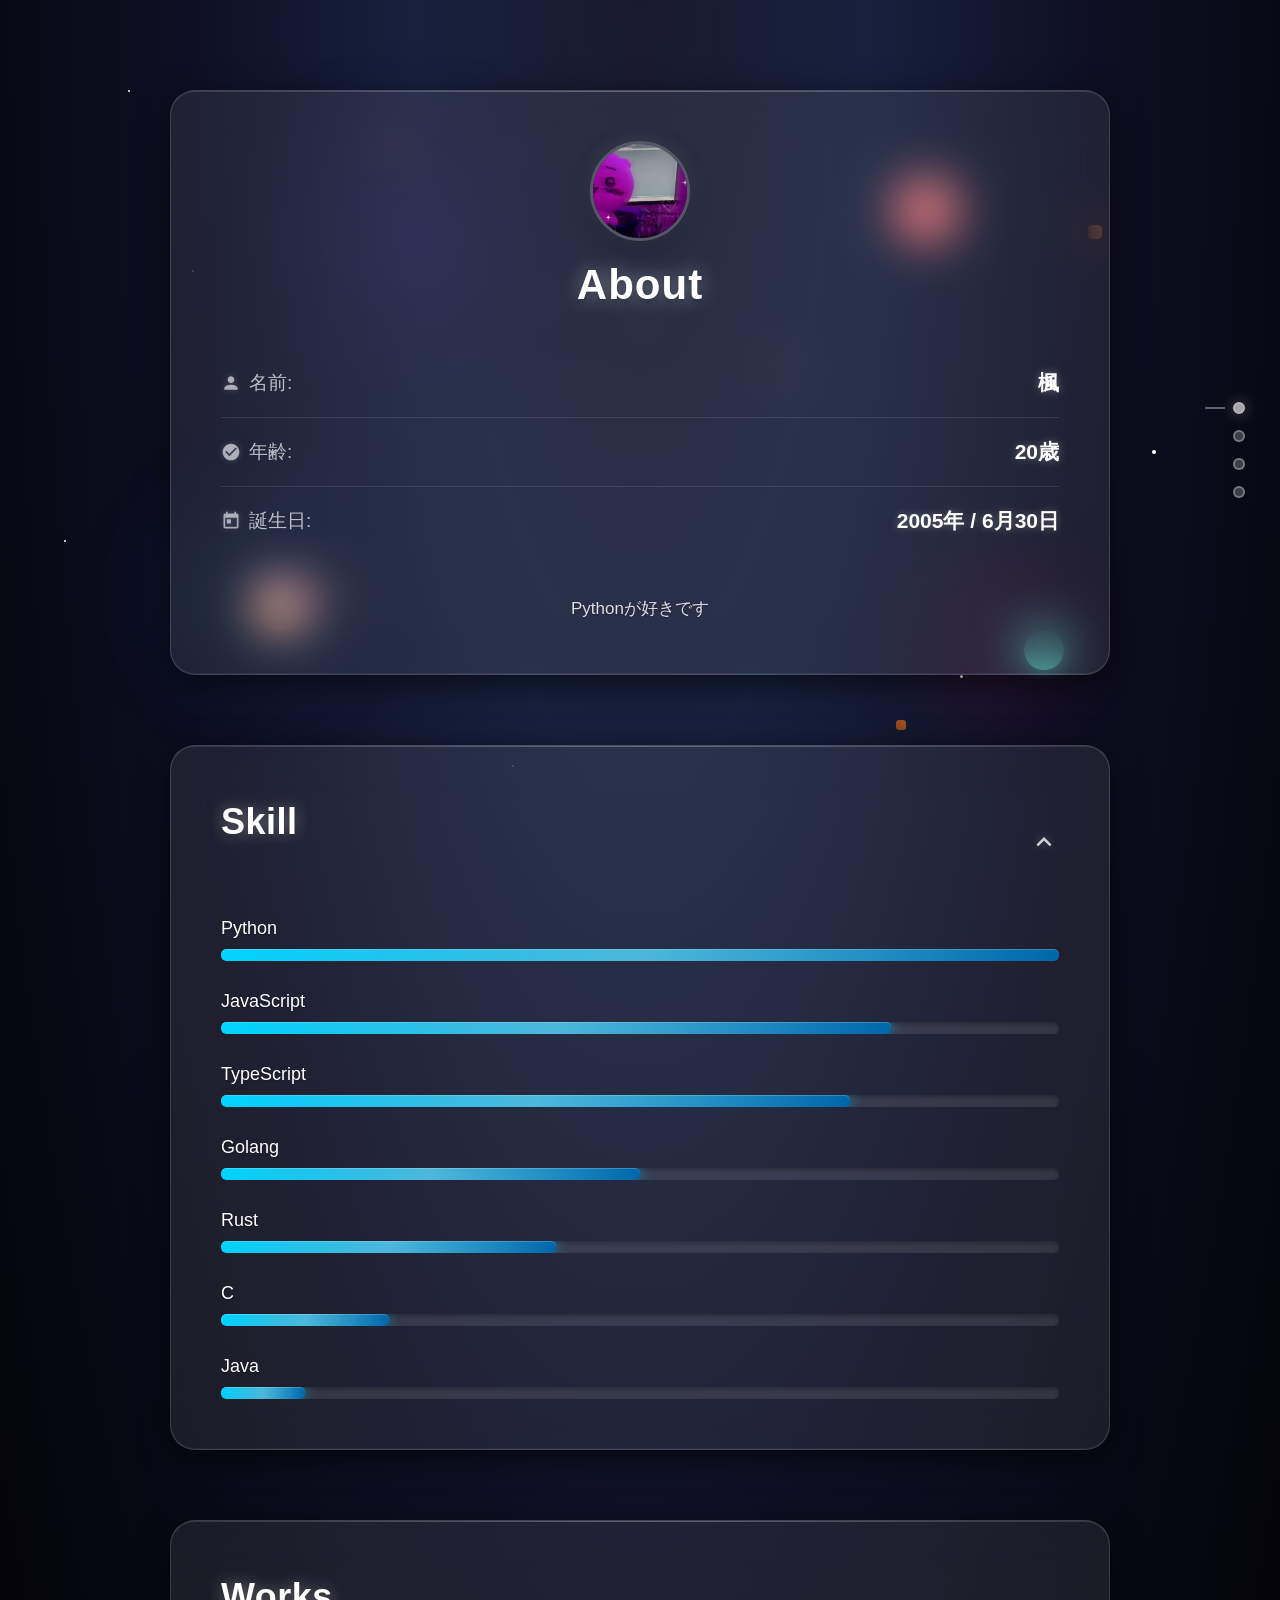
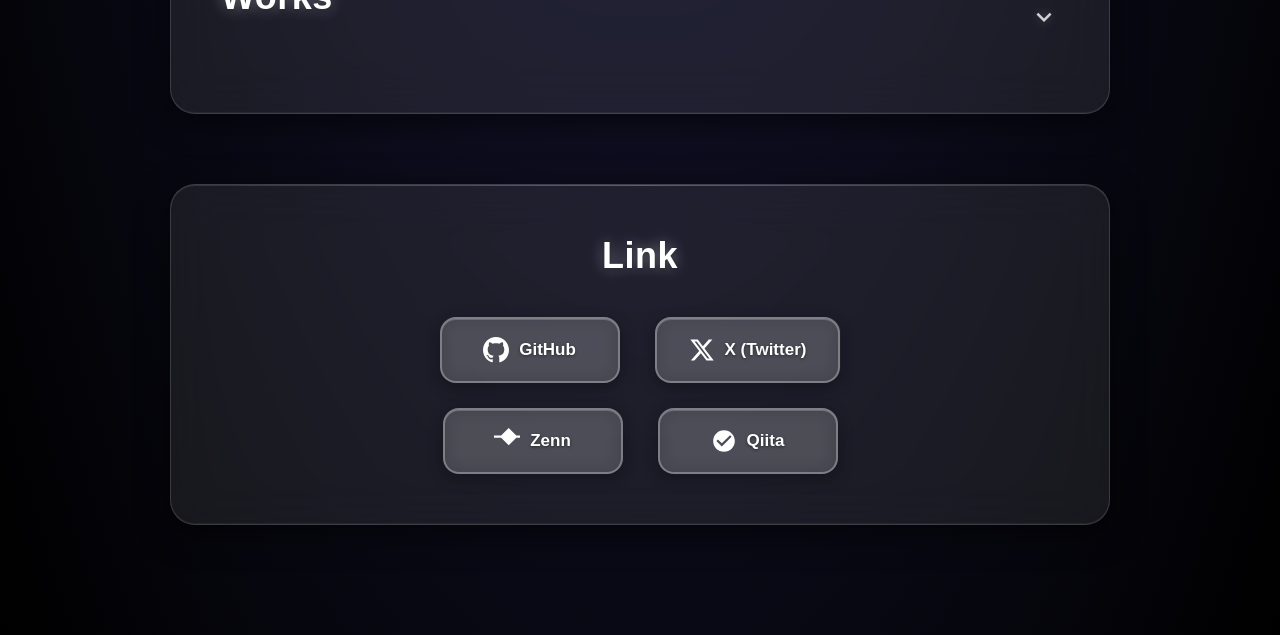
==== commit 4e4944c9: "Skill add." ====
--- a/index.html
+++ b/index.html
@@ -119,6 +119,18 @@
                             <div class="skill-fill" style="width: 40%"></div>
                         </div>
                     </div>
+                    <div class="skill-item">
+                        <span class="skill-name">C</span>
+                        <div class="skill-bar">
+                            <div class="skill-fill" style="width: 20%"></div>
+                        </div>
+                    </div>
+                    <div class="skill-item">
+                        <span class="skill-name">Java</span>
+                        <div class="skill-bar">
+                            <div class="skill-fill" style="width: 10%"></div>
+                        </div>
+                    </div>
                 </div>
             </div>
         </div>
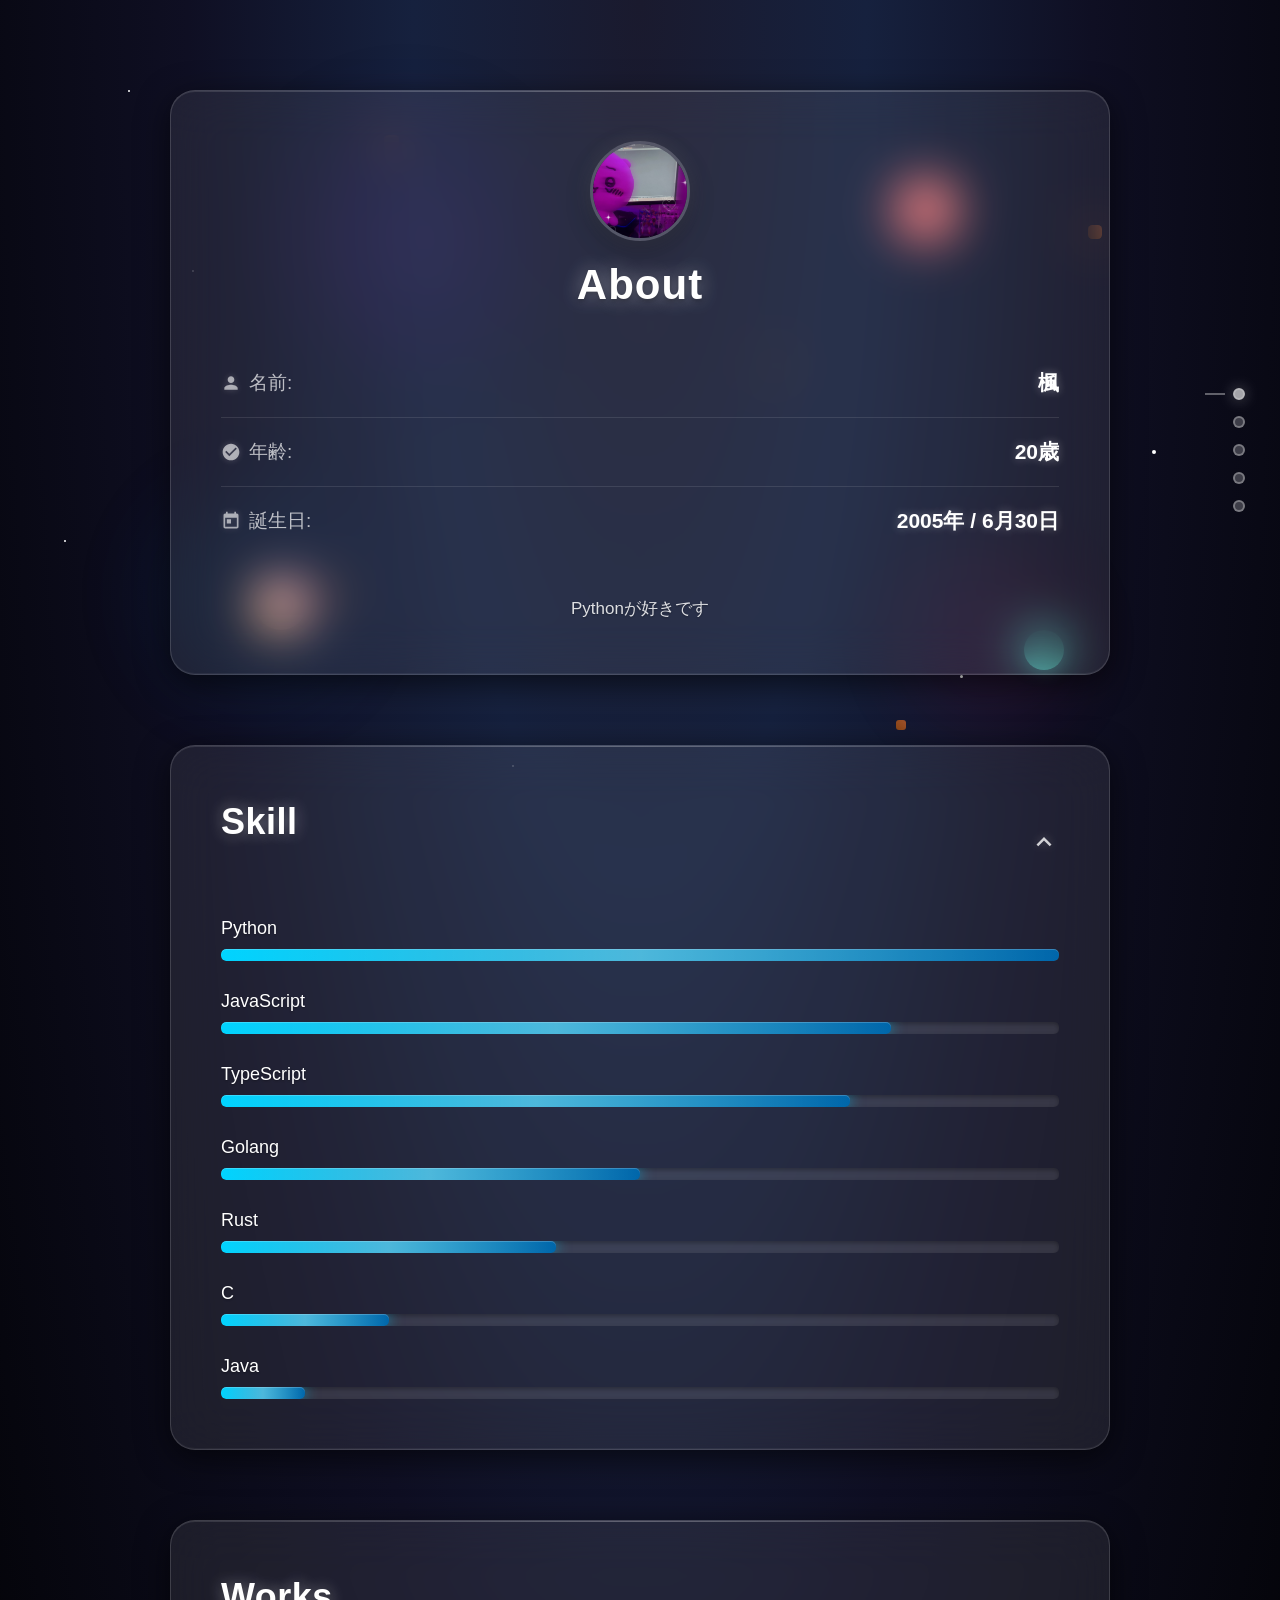
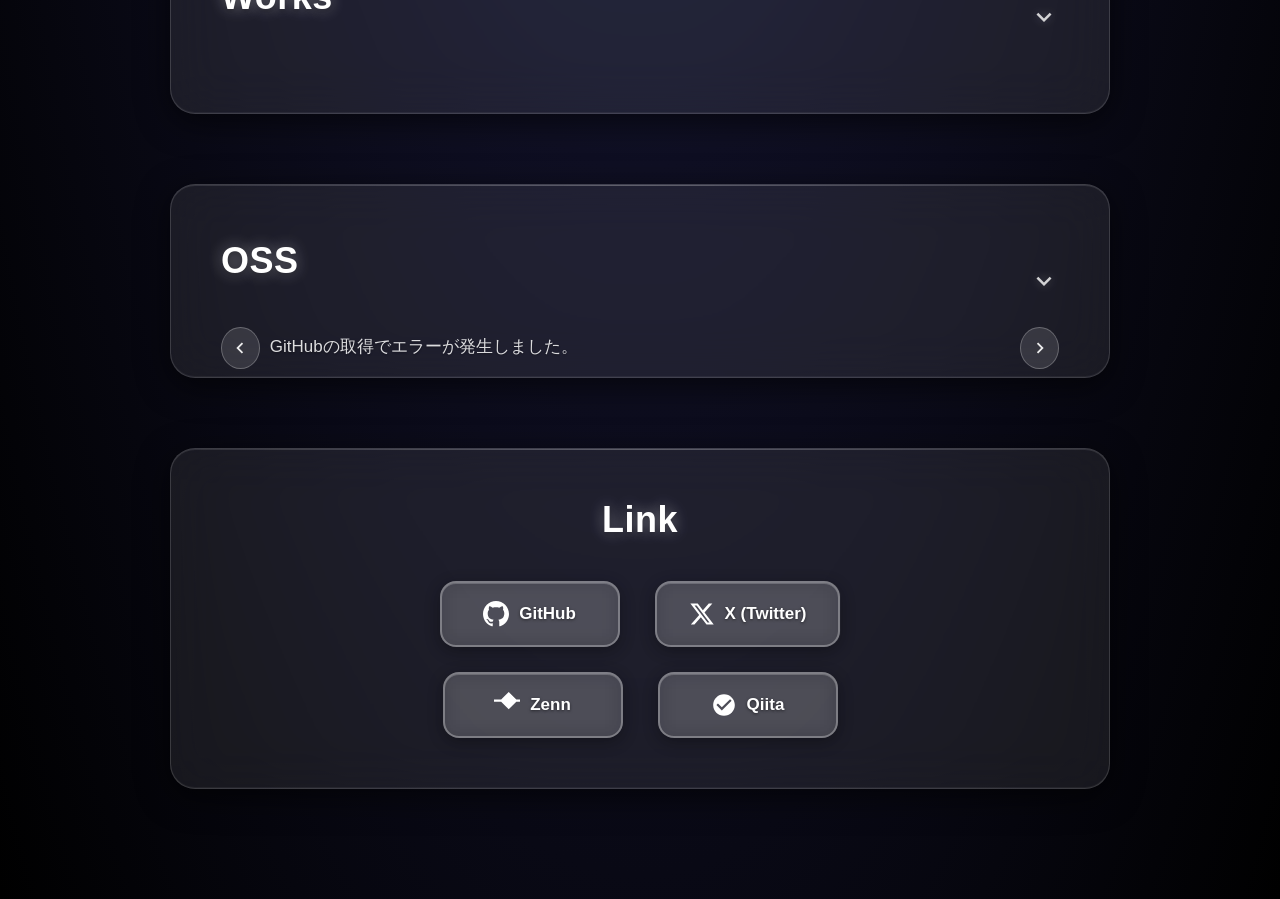
==== commit bee77f4f: "OSS contributor add." ====
--- a/index.html
+++ b/index.html
@@ -39,6 +39,7 @@
         <div class="scroll-dot active" data-section="profile"></div>
         <div class="scroll-dot" data-section="skills"></div>
         <div class="scroll-dot" data-section="works"></div>
+        <div class="scroll-dot" data-section="oss"></div>
         <div class="scroll-dot" data-section="links"></div>
     </div>
 
@@ -233,6 +234,29 @@
             </div>
         </div>
 
+        <div class="glass-card oss-card" id="oss">
+            <div class="accordion-header" onclick="toggleOSS()">
+                <h2>OSS</h2>
+                <svg class="accordion-icon" id="oss-icon" viewBox="0 0 24 24">
+                    <path d="M7.41 8.59L12 13.17l4.59-4.58L18 10l-6 6-6-6 1.41-1.41z"/>
+                </svg>
+            </div>
+            <div class="oss-content" id="oss-content">
+                <div class="works-carousel">
+                    <button class="works-nav works-prev" aria-label="前へ">
+                        <svg viewBox="0 0 24 24" class="works-nav-icon"><path d="M15.41 7.41 14 6l-6 6 6 6 1.41-1.41L10.83 12z"/></svg>
+                    </button>
+                    <div class="works-viewport">
+                        <div class="works-track" id="oss-track">
+                        </div>
+                    </div>
+                    <button class="works-nav works-next" aria-label="次へ">
+                        <svg viewBox="0 0 24 24" class="works-nav-icon"><path d="m10 6-1.41 1.41L13.17 12l-4.58 4.59L10 18l6-6z"/></svg>
+                    </button>
+                </div>
+            </div>
+        </div>
+
         <div class="glass-card social-card" id="links">
             <h2>Link</h2>
             <div class="social-links">
@@ -294,6 +318,19 @@
                 icon.style.transform = 'rotate(180deg)';
             }
         }
+
+        function toggleOSS() {
+            const content = document.getElementById('oss-content');
+            const icon = document.getElementById('oss-icon');
+            
+            if (content.style.maxHeight) {
+                content.style.maxHeight = null;
+                icon.style.transform = 'rotate(0deg)';
+            } else {
+                content.style.maxHeight = content.scrollHeight + "px";
+                icon.style.transform = 'rotate(180deg)';
+            }
+        }
         document.addEventListener('DOMContentLoaded', function() {
             const skillsContent = document.getElementById('skills-content');
             const skillsIcon = document.getElementById('skills-icon');
@@ -305,7 +342,13 @@
             worksContent.style.maxHeight = '0px';
             worksIcon.style.transform = 'rotate(0deg)';
             
+            const ossContent = document.getElementById('oss-content');
+            const ossIcon = document.getElementById('oss-icon');
+            ossContent.style.maxHeight = '0px';
+            ossIcon.style.transform = 'rotate(0deg)';
+
             initScrollIndicator();
+            loadOSS();
         });
 
         function initScrollIndicator() {
@@ -345,6 +388,11 @@
         }
 
         document.addEventListener('DOMContentLoaded', function() {
+            initWorksCarousel();
+            initOSSCarousel();
+        });
+
+        function initWorksCarousel() {
             const track = document.querySelector('.works-track');
             const items = Array.from(document.querySelectorAll('.works-track .work-item'));
             const prevBtn = document.querySelector('.works-prev');
@@ -386,7 +434,114 @@
                 update();
             });
             update();
-        });
+        }
+
+        function initOSSCarousel() {
+            const track = document.getElementById('oss-track');
+            const prevBtn = document.querySelector('.oss-card .works-prev');
+            const nextBtn = document.querySelector('.oss-card .works-next');
+            if (!track || !prevBtn || !nextBtn) return;
+
+            let index = 0;
+            let items = [];
+            let groupSize = 1;
+
+            function getGroupSize() {
+                return window.innerWidth < 769 ? 1 : 2;
+            }
+
+            function updateItems() {
+                items = Array.from(document.querySelectorAll('#oss-track .work-item'));
+                groupSize = getGroupSize();
+            }
+
+            function update() {
+                if (items.length === 0) return;
+                const viewport = document.querySelector('.oss-card .works-viewport');
+                if (!viewport) return;
+                const width = viewport.clientWidth;
+                const translateX = -index * width;
+                track.style.transform = `translateX(${translateX}px)`;
+            }
+
+            function maxIndex() {
+                return Math.max(0, Math.ceil(items.length / groupSize) - 1);
+            }
+
+            prevBtn.addEventListener('click', () => {
+                updateItems();
+                index = Math.max(0, index - 1);
+                update();
+            });
+
+            nextBtn.addEventListener('click', () => {
+                updateItems();
+                index = Math.min(maxIndex(), index + 1);
+                update();
+            });
+
+            window.addEventListener('resize', () => {
+                updateItems();
+                const newGroupSize = getGroupSize();
+                if (newGroupSize !== groupSize) {
+                    groupSize = newGroupSize;
+                    index = Math.min(index, maxIndex());
+                }
+                update();
+            });
+
+            // OSSデータが読み込まれた後にカルーセルを初期化
+            const observer = new MutationObserver(() => {
+                updateItems();
+                update();
+            });
+            observer.observe(track, { childList: true, subtree: true });
+        }
+
+        async function loadOSS() {
+            const track = document.getElementById('oss-track');
+            if (!track) return;
+            try {
+                const res = await fetch('https://api.github.com/search/issues?q=author:kaedeek+is:pr+is:merged+-user:kaedeek&sort=updated&order=desc&per_page=10');
+                if (!res.ok) throw new Error('GitHub API error');
+                const data = await res.json();
+                const items = (data.items || []).slice(0, 6);
+                if (items.length === 0) {
+                    track.innerHTML = '<p class="work-description">表示できる貢献がまだありません。</p>';
+                    return;
+                }
+                const toHtml = (item) => {
+                    const url = item.html_url;
+                    const title = item.title;
+                    const closedAt = item.closed_at ? new Date(item.closed_at).toLocaleDateString('ja-JP') : '';
+                    const match = url.match(/github\.com\/([^\/]+)\/([^\/]+)\/pull\/(\d+)/);
+                    const owner = match ? match[1] : '';
+                    const repo = match ? match[2] : '';
+                    const number = match ? match[3] : '';
+                    return `
+                    <div class="work-item">
+                        <div class="work-content">
+                            <h3 class="work-title">${repo} #${number}</h3>
+                            <p class="work-description">${title}${closedAt ? ' / Merged: ' + closedAt : ''}</p>
+                            <div class="work-links">
+                                <a href="${url}" class="work-link" target="_blank" rel="noopener">
+                                    <svg class="work-link-icon" viewBox="0 0 24 24"><path d="M12 0c-6.626 0-12 5.373-12 12 0 5.302 3.438 9.8 8.207 11.387.599.111.793-.261.793-.577v-2.234c-3.338.726-4.033-1.416-4.033-1.416-.546-1.387-1.333-1.756-1.333-1.756-1.089-.745.083-.729.083-.729 1.205.084 1.839 1.237 1.839 1.237 1.07 1.834 2.807 1.304 3.492.997.107-.775.418-1.305.762-1.604-2.665-.305-5.467-1.334-5.467-5.931 0-1.311.469-2.381 1.236-3.221-.124-.303-.535-1.524.117-3.176 0 0 1.008-.322 3.301 1.23.957-.266 1.983-.399 3.003-.404 1.02.005 2.047.138 3.006.404 2.291-1.552 3.297-1.23 3.297-1.23.653 1.653.242 2.874.118 3.176.77.84 1.235 1.911 1.235 3.221 0 4.609-2.807 5.624-5.479 5.921.43.372.823 1.102.823 2.222v3.293c0 .319.192.694.801.576 4.765-1.589 8.199-6.086 8.199-11.386 0-6.627-5.373-12-12-12z"/></svg>
+                                    PR
+                                </a>
+                            </div>
+                        </div>
+                    </div>`;
+                };
+                track.innerHTML = items.map(toHtml).join('');
+                // 展開時の高さ再計算
+                const content = document.getElementById('oss-content');
+                if (content && content.style.maxHeight) {
+                    content.style.maxHeight = content.scrollHeight + 'px';
+                }
+            } catch (e) {
+                track.innerHTML = '<p class="work-description">GitHubの取得でエラーが発生しました。</p>';
+            }
+        }
     </script>
 </body>
 </html>
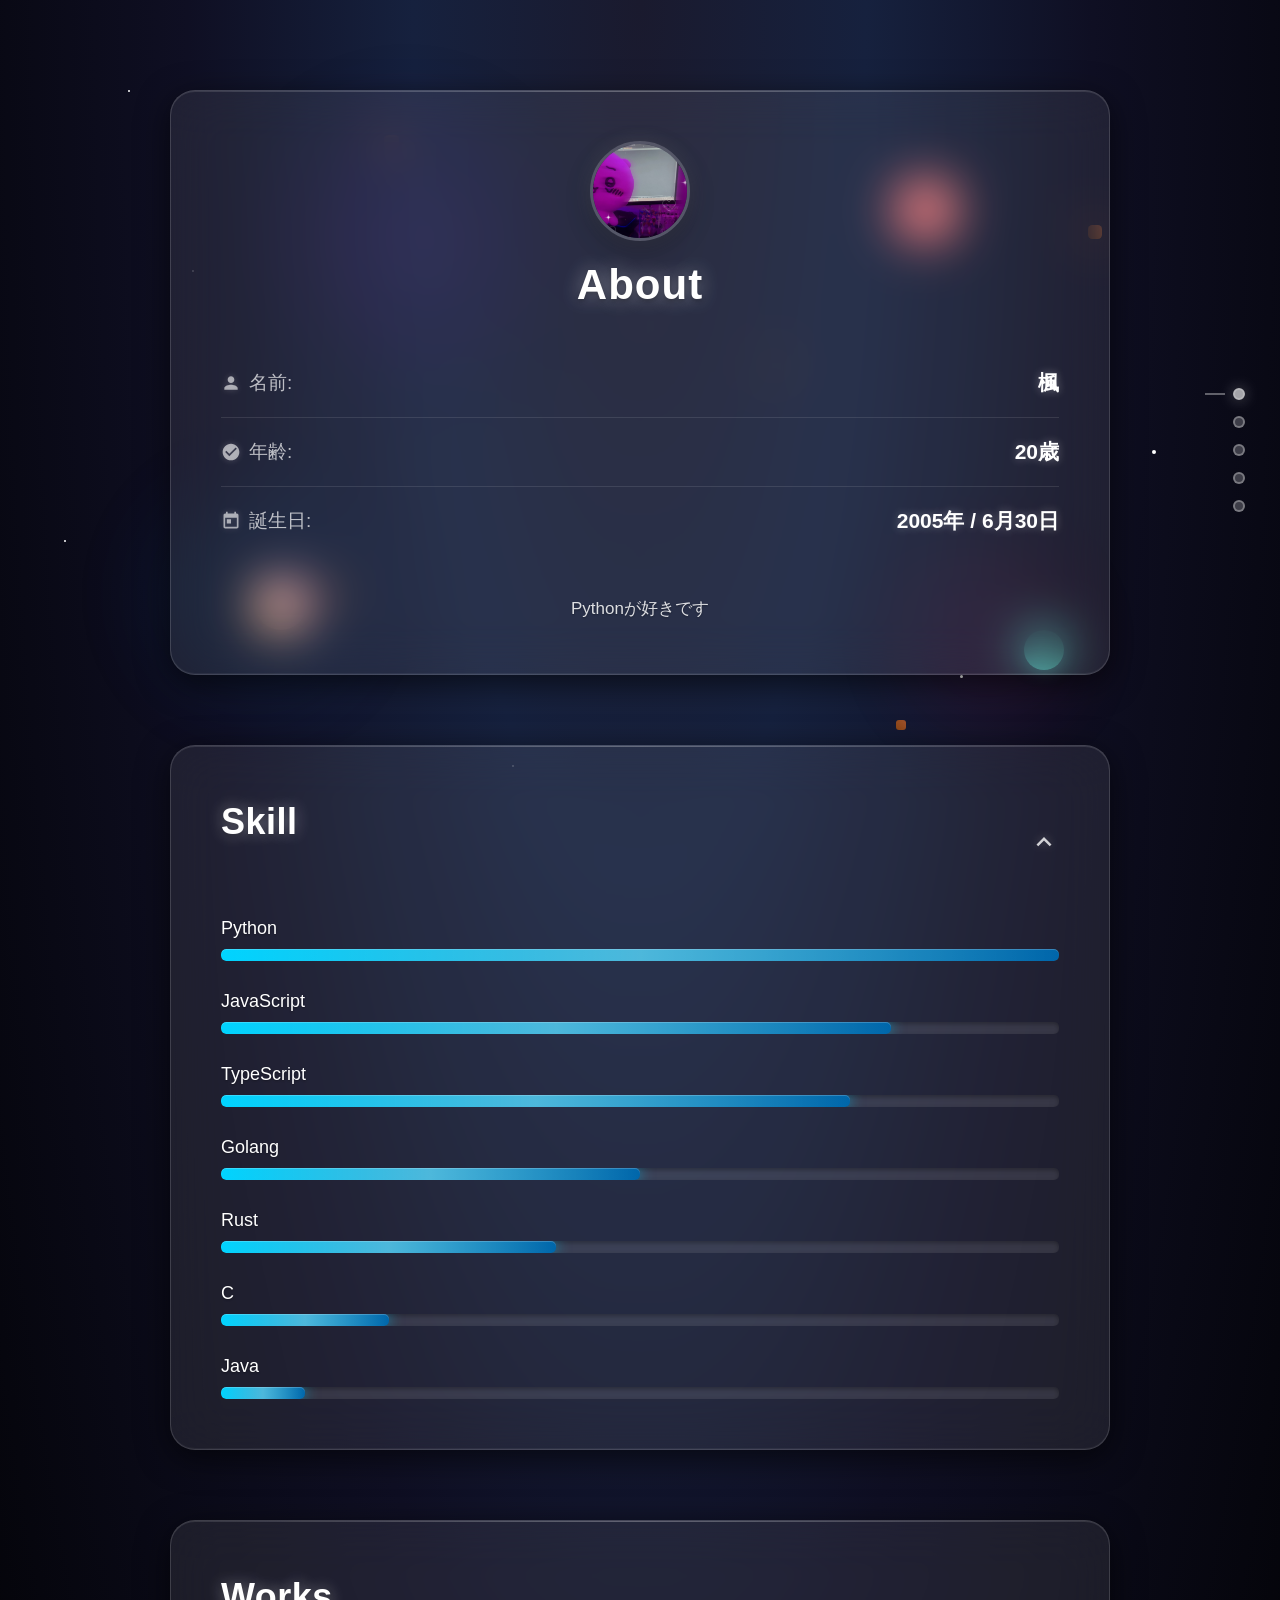
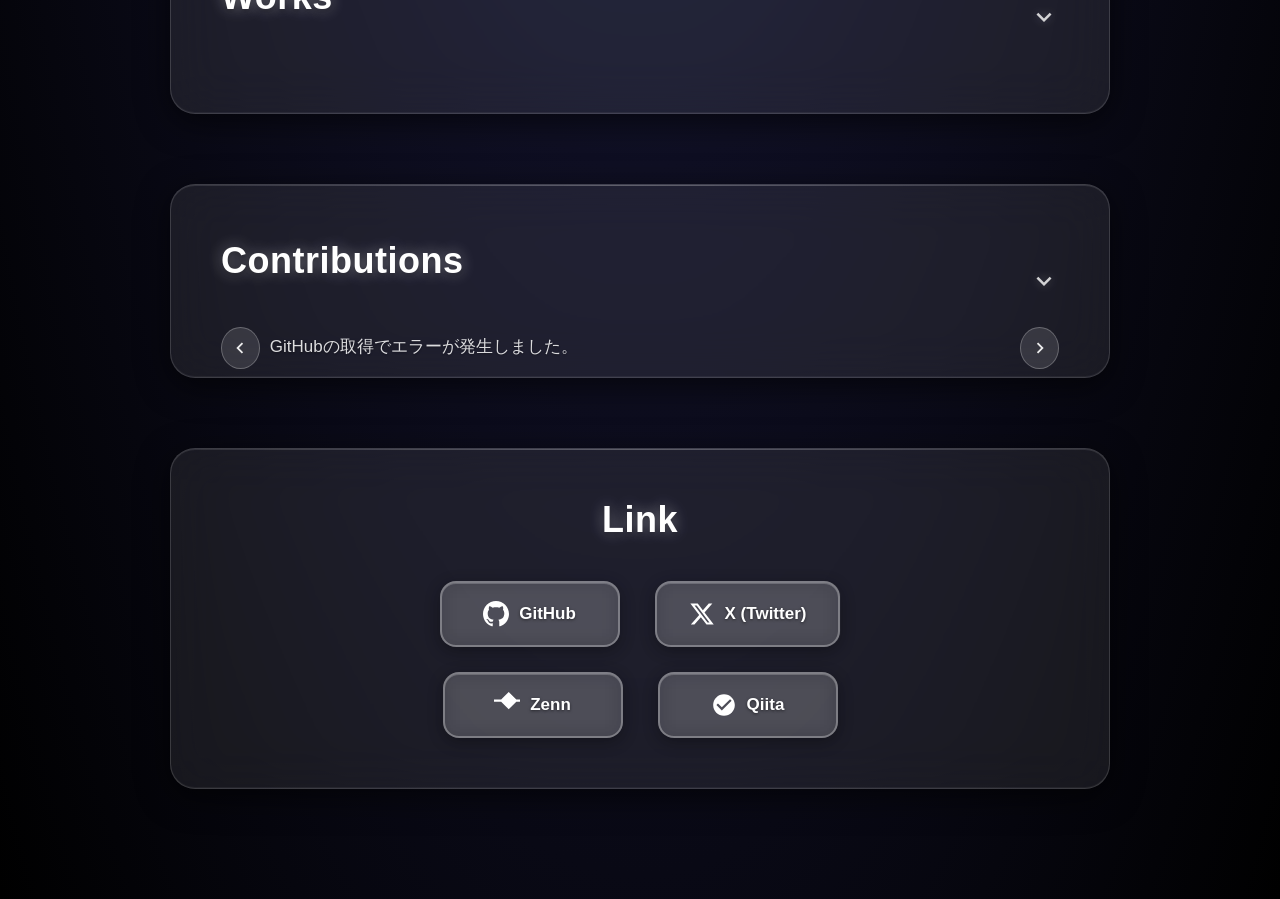
==== commit 8d73d135: "Fix" ====
--- a/index.html
+++ b/index.html
@@ -39,7 +39,7 @@
         <div class="scroll-dot active" data-section="profile"></div>
         <div class="scroll-dot" data-section="skills"></div>
         <div class="scroll-dot" data-section="works"></div>
-        <div class="scroll-dot" data-section="oss"></div>
+        <div class="scroll-dot" data-section="Contributions"></div>
         <div class="scroll-dot" data-section="links"></div>
     </div>
 
@@ -234,20 +234,20 @@
             </div>
         </div>
 
-        <div class="glass-card oss-card" id="oss">
-            <div class="accordion-header" onclick="toggleOSS()">
-                <h2>OSS</h2>
-                <svg class="accordion-icon" id="oss-icon" viewBox="0 0 24 24">
+        <div class="glass-card Contributions-card" id="Contributions">
+            <div class="accordion-header" onclick="toggleContributions()">
+                <h2>Contributions</h2>
+                <svg class="accordion-icon" id="Contributions-icon" viewBox="0 0 24 24">
                     <path d="M7.41 8.59L12 13.17l4.59-4.58L18 10l-6 6-6-6 1.41-1.41z"/>
                 </svg>
             </div>
-            <div class="oss-content" id="oss-content">
+            <div class="Contributions-content" id="Contributions-content">
                 <div class="works-carousel">
                     <button class="works-nav works-prev" aria-label="前へ">
                         <svg viewBox="0 0 24 24" class="works-nav-icon"><path d="M15.41 7.41 14 6l-6 6 6 6 1.41-1.41L10.83 12z"/></svg>
                     </button>
                     <div class="works-viewport">
-                        <div class="works-track" id="oss-track">
+                        <div class="works-track" id="Contributions-track">
                         </div>
                     </div>
                     <button class="works-nav works-next" aria-label="次へ">
@@ -319,9 +319,9 @@
             }
         }
 
-        function toggleOSS() {
-            const content = document.getElementById('oss-content');
-            const icon = document.getElementById('oss-icon');
+        function toggleContributions() {
+            const content = document.getElementById('Contributions-content');
+            const icon = document.getElementById('Contributions-icon');
             
             if (content.style.maxHeight) {
                 content.style.maxHeight = null;
@@ -342,10 +342,10 @@
             worksContent.style.maxHeight = '0px';
             worksIcon.style.transform = 'rotate(0deg)';
             
-            const ossContent = document.getElementById('oss-content');
-            const ossIcon = document.getElementById('oss-icon');
-            ossContent.style.maxHeight = '0px';
-            ossIcon.style.transform = 'rotate(0deg)';
+            const contributionsContent = document.getElementById('Contributions-content');
+            const contributionsIcon = document.getElementById('Contributions-icon');
+            contributionsContent.style.maxHeight = '0px';
+            contributionsIcon.style.transform = 'rotate(0deg)';
 
             initScrollIndicator();
             loadOSS();
@@ -389,7 +389,7 @@
 
         document.addEventListener('DOMContentLoaded', function() {
             initWorksCarousel();
-            initOSSCarousel();
+            initContributionsCarousel();
         });
 
         function initWorksCarousel() {
@@ -436,10 +436,10 @@
             update();
         }
 
-        function initOSSCarousel() {
-            const track = document.getElementById('oss-track');
-            const prevBtn = document.querySelector('.oss-card .works-prev');
-            const nextBtn = document.querySelector('.oss-card .works-next');
+        function initContributionsCarousel() {
+            const track = document.getElementById('Contributions-track');
+            const prevBtn = document.querySelector('.Contributions-card .works-prev');
+            const nextBtn = document.querySelector('.Contributions-card .works-next');
             if (!track || !prevBtn || !nextBtn) return;
 
             let index = 0;
@@ -451,13 +451,13 @@
             }
 
             function updateItems() {
-                items = Array.from(document.querySelectorAll('#oss-track .work-item'));
+                items = Array.from(document.querySelectorAll('#Contributions-track .work-item'));
                 groupSize = getGroupSize();
             }
 
             function update() {
                 if (items.length === 0) return;
-                const viewport = document.querySelector('.oss-card .works-viewport');
+                const viewport = document.querySelector('.Contributions-card .works-viewport');
                 if (!viewport) return;
                 const width = viewport.clientWidth;
                 const translateX = -index * width;
@@ -499,7 +499,7 @@
         }
 
         async function loadOSS() {
-            const track = document.getElementById('oss-track');
+            const track = document.getElementById('Contributions-track');
             if (!track) return;
             try {
                 const res = await fetch('https://api.github.com/search/issues?q=author:kaedeek+is:pr+is:merged+-user:kaedeek&sort=updated&order=desc&per_page=10');
@@ -533,8 +533,7 @@
                     </div>`;
                 };
                 track.innerHTML = items.map(toHtml).join('');
-                // 展開時の高さ再計算
-                const content = document.getElementById('oss-content');
+                const content = document.getElementById('Contributions-content');
                 if (content && content.style.maxHeight) {
                     content.style.maxHeight = content.scrollHeight + 'px';
                 }
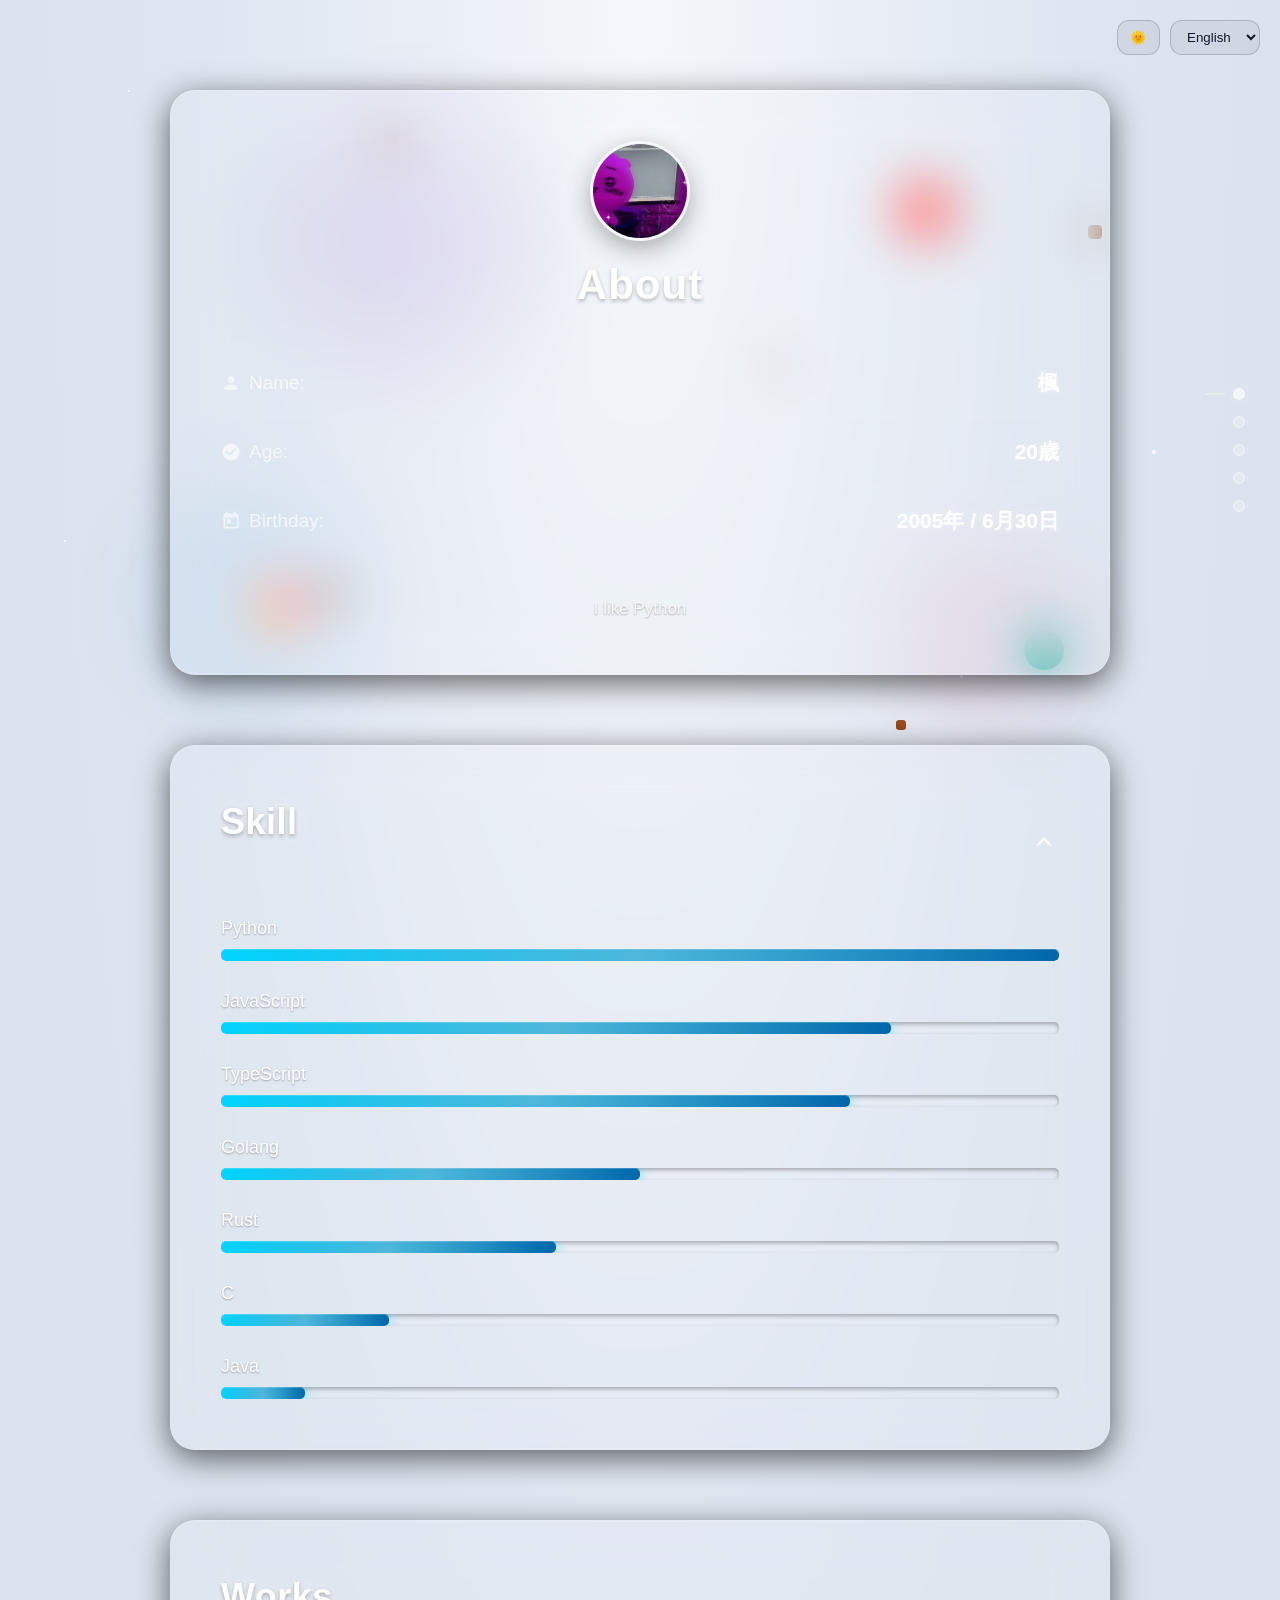
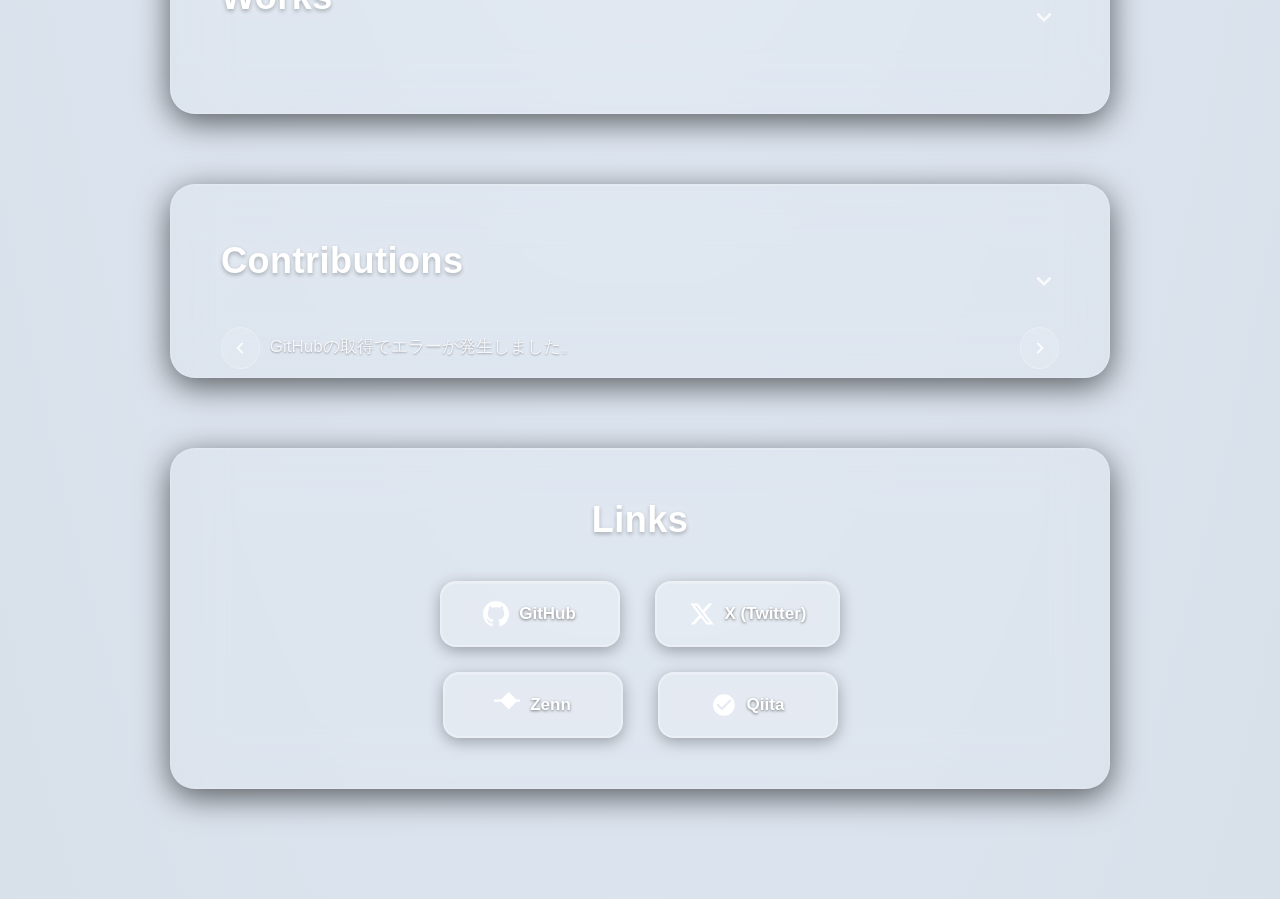
==== commit 7accc618: "theme and i18n add." ====
--- a/index.html
+++ b/index.html
@@ -43,19 +43,27 @@
         <div class="scroll-dot" data-section="links"></div>
     </div>
 
+    <div class="control-bar" aria-label="display controls">
+        <button id="theme-toggle" class="toggle-btn" type="button" aria-label="テーマ切替" data-i18n-aria="themeToggleAria">🌙</button>
+        <select id="lang-select" class="lang-select" aria-label="言語" data-i18n-aria="langSelectAria">
+            <option value="ja">日本語</option>
+            <option value="en">English</option>
+        </select>
+    </div>
+
     <div class="card-container">
         <div class="glass-card profile-card" id="profile">
             <div class="profile-avatar">
                 <img src="icon.jpg" alt="楓のプロフィール画像" class="avatar-image">
             </div>
-            <h1>About</h1>
+            <h1 data-i18n="about">About</h1>
             <div class="profile-info">
                 <div class="profile-item">
                     <div class="profile-label">
                         <svg class="profile-icon" viewBox="0 0 24 24">
                             <path d="M12 12c2.21 0 4-1.79 4-4s-1.79-4-4-4-4 1.79-4 4 1.79 4 4 4zm0 2c-2.67 0-8 1.34-8 4v2h16v-2c0-2.66-5.33-4-8-4z"/>
                         </svg>
-                        名前:
+                        <span data-i18n="nameLabel">名前:</span>
                     </div>
                     <span class="profile-value">楓</span>
                 </div>
@@ -64,7 +72,7 @@
                         <svg class="profile-icon" viewBox="0 0 24 24">
                             <path d="M12 2C6.48 2 2 6.48 2 12s4.48 10 10 10 10-4.48 10-10S17.52 2 12 2zm-2 15l-5-5 1.41-1.41L10 14.17l7.59-7.59L19 8l-9 9z"/>
                         </svg>
-                        年齢:
+                        <span data-i18n="ageLabel">年齢:</span>
                     </div>
                     <span class="profile-value">20歳</span>
                 </div>
@@ -73,17 +81,17 @@
                         <svg class="profile-icon" viewBox="0 0 24 24">
                             <path d="M19 3h-1V1h-2v2H8V1H6v2H5c-1.11 0-1.99.9-1.99 2L3 19c0 1.1.89 2 2 2h14c1.1 0 2-.9 2-2V5c0-1.1-.9-2-2-2zm0 16H5V8h14v11zM7 10h5v5H7z"/>
                         </svg>
-                        誕生日:
+                        <span data-i18n="birthdayLabel">誕生日:</span>
                     </div>
                     <span class="profile-value">2005年 / 6月30日</span>
                 </div>
             </div>
-            <p>Pythonが好きです</p>
+            <p data-i18n="aboutBody">Pythonが好きです</p>
         </div>
 
         <div class="glass-card skills-card" id="skills">
             <div class="accordion-header" onclick="toggleSkills()">
-                <h2>Skill</h2>
+                <h2 data-i18n="skill">Skill</h2>
                 <svg class="accordion-icon" id="skills-icon" viewBox="0 0 24 24">
                     <path d="M7.41 8.59L12 13.17l4.59-4.58L18 10l-6 6-6-6 1.41-1.41z"/>
                 </svg>
@@ -138,7 +146,7 @@
 
         <div class="glass-card works-card" id="works">
             <div class="accordion-header" onclick="toggleWorks()">
-                <h2>Works</h2>
+                <h2 data-i18n="works">Works</h2>
                 <svg class="accordion-icon" id="works-icon" viewBox="0 0 24 24">
                     <path d="M7.41 8.59L12 13.17l4.59-4.58L18 10l-6 6-6-6 1.41-1.41z"/>
                 </svg>
@@ -225,6 +233,31 @@
                     </div>
                 </div>
 
+                <div class="work-item">
+                    <div class="work-image">
+                        <div class="work-placeholder">
+                            <svg class="work-icon" viewBox="0 0 24 24">
+                                <path d="M4 6h16v12H4zM2 4h20v16H2z"/>
+                            </svg>
+                        </div>
+                    </div>
+                    <div class="work-content">
+                        <h3 class="work-title">Printfxpy </h3>
+                        <p class="work-description">出力する文字の色を指定するライブラリです。</p>
+                        <div class="work-tech">
+                            <span class="tech-tag">Python</span>
+                        </div>
+                        <div class="work-links">
+                            <a href="https://github.com/kaedeek/printfxpy" class="work-link" target="_blank">
+                                <svg class="work-link-icon" viewBox="0 0 24 24">
+                                    <path d="M12 0c-6.626 0-12 5.373-12 12 0 5.302 3.438 9.8 8.207 11.387.599.111.793-.261.793-.577v-2.234c-3.338.726-4.033-1.416-4.033-1.416-.546-1.387-1.333-1.756-1.333-1.756-1.089-.745.083-.729.083-.729 1.205.084 1.839 1.237 1.839 1.237 1.07 1.834 2.807 1.304 3.492.997.107-.775.418-1.305.762-1.604-2.665-.305-5.467-1.334-5.467-5.931 0-1.311.469-2.381 1.236-3.221-.124-.303-.535-1.524.117-3.176 0 0 1.008-.322 3.301 1.23.957-.266 1.983-.399 3.003-.404 1.02.005 2.047.138 3.006.404 2.291-1.552 3.297-1.23 3.297-1.23.653 1.653.242 2.874.118 3.176.77.84 1.235 1.911 1.235 3.221 0 4.609-2.807 5.624-5.479 5.921.43.372.823 1.102.823 2.222v3.293c0 .319.192.694.801.576 4.765-1.589 8.199-6.086 8.199-11.386 0-6.627-5.373-12-12-12z"/>
+                                </svg>
+                                GitHub
+                            </a>
+                        </div>
+                    </div>
+                </div>
+
                         </div>
                     </div>
                     <button class="works-nav works-next" aria-label="次へ">
@@ -236,7 +269,7 @@
 
         <div class="glass-card Contributions-card" id="Contributions">
             <div class="accordion-header" onclick="toggleContributions()">
-                <h2>Contributions</h2>
+                <h2 data-i18n="contributions">Contributions</h2>
                 <svg class="accordion-icon" id="Contributions-icon" viewBox="0 0 24 24">
                     <path d="M7.41 8.59L12 13.17l4.59-4.58L18 10l-6 6-6-6 1.41-1.41z"/>
                 </svg>
@@ -258,7 +291,7 @@
         </div>
 
         <div class="glass-card social-card" id="links">
-            <h2>Link</h2>
+            <h2 data-i18n="links">Link</h2>
             <div class="social-links">
                 <div class="social-row">
                     <a href="https://github.com/kaedeek" class="social-link github-link" target="_blank">
@@ -349,6 +382,8 @@
 
             initScrollIndicator();
             loadOSS();
+            initTheme();
+            initI18n();
         });
 
         function initScrollIndicator() {
@@ -490,12 +525,95 @@
                 update();
             });
 
-            // OSSデータが読み込まれた後にカルーセルを初期化
             const observer = new MutationObserver(() => {
                 updateItems();
                 update();
             });
             observer.observe(track, { childList: true, subtree: true });
+        }
+
+        function applyTheme(theme) {
+            const root = document.documentElement;
+            if (theme === 'light') {
+                root.setAttribute('data-theme', 'light');
+            } else {
+                root.removeAttribute('data-theme');
+            }
+            const btn = document.getElementById('theme-toggle');
+            if (btn) btn.textContent = theme === 'light' ? '🌞' : '🌙';
+        }
+
+        function initTheme() {
+            const prefersLight = window.matchMedia && window.matchMedia('(prefers-color-scheme: light)').matches;
+            const saved = localStorage.getItem('theme');
+            const theme = saved || (prefersLight ? 'light' : 'dark');
+            applyTheme(theme);
+            const btn = document.getElementById('theme-toggle');
+            if (btn) {
+                btn.addEventListener('click', () => {
+                    const current = document.documentElement.getAttribute('data-theme') === 'light' ? 'light' : 'dark';
+                    const next = current === 'light' ? 'dark' : 'light';
+                    applyTheme(next);
+                    localStorage.setItem('theme', next);
+                });
+            }
+        }
+
+        const I18N_DICT = {
+            ja: {
+                themeToggleAria: 'テーマ切替',
+                langSelectAria: '言語',
+                about: 'About',
+                nameLabel: '名前:',
+                ageLabel: '年齢:',
+                birthdayLabel: '誕生日:',
+                aboutBody: 'Pythonが好きです',
+                skill: 'Skill',
+                works: 'Works',
+                contributions: 'Contributions',
+                links: 'Link'
+            },
+            en: {
+                themeToggleAria: 'Toggle theme',
+                langSelectAria: 'Language',
+                about: 'About',
+                nameLabel: 'Name:',
+                ageLabel: 'Age:',
+                birthdayLabel: 'Birthday:',
+                aboutBody: 'I like Python',
+                skill: 'Skill',
+                works: 'Works',
+                contributions: 'Contributions',
+                links: 'Links'
+            }
+        };
+
+        function applyI18n(lang) {
+            const dict = I18N_DICT[lang] || I18N_DICT.ja;
+            document.querySelectorAll('[data-i18n]').forEach(el => {
+                const key = el.getAttribute('data-i18n');
+                if (dict[key]) el.textContent = dict[key];
+            });
+            document.querySelectorAll('[data-i18n-aria]').forEach(el => {
+                const key = el.getAttribute('data-i18n-aria');
+                if (dict[key]) el.setAttribute('aria-label', dict[key]);
+            });
+        }
+
+        function initI18n() {
+            const saved = localStorage.getItem('lang');
+            const browser = (navigator.language || 'ja').startsWith('en') ? 'en' : 'ja';
+            const lang = saved || browser;
+            const select = document.getElementById('lang-select');
+            if (select) {
+                select.value = lang;
+                select.addEventListener('change', () => {
+                    const next = select.value;
+                    applyI18n(next);
+                    localStorage.setItem('lang', next);
+                });
+            }
+            applyI18n(lang);
         }
 
         async function loadOSS() {
--- a/index.css
+++ b/index.css
@@ -1,10 +1,38 @@
+:root {
+    --bg-gradient: radial-gradient(ellipse at top, #1a1a2e 0%, #16213e 25%, #0f0f23 50%, #000000 100%),
+        linear-gradient(135deg, #0a0a0a 0%, #1a1a1a 50%, #0f0f0f 100%);
+    --text-strong: #ffffff;
+    --text-normal: rgba(255, 255, 255, 0.85);
+    --text-muted: rgba(255, 255, 255, 0.7);
+    --surface-glass: rgba(255, 255, 255, 0.08);
+    --surface-glass-hover: rgba(255, 255, 255, 0.12);
+    --surface-border: rgba(255, 255, 255, 0.15);
+    --surface-border-strong: rgba(255, 255, 255, 0.25);
+    --control-bg: rgba(255, 255, 255, 0.12);
+    --control-border: rgba(255, 255, 255, 0.25);
+    --control-icon: rgba(255, 255, 255, 0.9);
+}
+
+[data-theme="light"] {
+    --bg-gradient: radial-gradient(ellipse at top, #f4f7fb 0%, #e9eef6 25%, #dde5f0 50%, #d8e0ea 100%),
+        linear-gradient(135deg, #ffffff 0%, #f7f9fc 50%, #ecf1f7 100%);
+    --text-strong: #0f172a;
+    --text-normal: rgba(15, 23, 42, 0.9);
+    --text-muted: rgba(15, 23, 42, 0.7);
+    --surface-glass: rgba(15, 23, 42, 0.06);
+    --surface-glass-hover: rgba(15, 23, 42, 0.08);
+    --surface-border: rgba(15, 23, 42, 0.12);
+    --surface-border-strong: rgba(15, 23, 42, 0.18);
+    --control-bg: rgba(15, 23, 42, 0.06);
+    --control-border: rgba(15, 23, 42, 0.18);
+    --control-icon: rgba(15, 23, 42, 0.9);
+}
+
 body {
     margin: 0;
     padding: 0;
     min-height: 100vh;
-    background: 
-        radial-gradient(ellipse at top, #1a1a2e 0%, #16213e 25%, #0f0f23 50%, #000000 100%),
-        linear-gradient(135deg, #0a0a0a 0%, #1a1a1a 50%, #0f0f0f 100%);
+    background: var(--bg-gradient);
     font-family: 'Segoe UI', Tahoma, Geneva, Verdana, sans-serif;
     display: flex;
     justify-content: center;
@@ -45,6 +73,31 @@
     z-index: 10;
     opacity: 0.7;
     transition: opacity 0.3s ease;
+}
+
+/* コントロールバー（テーマ/言語） */
+.control-bar {
+    position: fixed;
+    top: 20px;
+    right: 20px;
+    z-index: 11;
+    display: flex;
+    gap: 10px;
+}
+
+.toggle-btn, .lang-select {
+    background: var(--control-bg);
+    border: 1px solid var(--control-border);
+    color: var(--text-strong);
+    border-radius: 12px;
+    padding: 8px 12px;
+    cursor: pointer;
+    backdrop-filter: blur(10px);
+    -webkit-backdrop-filter: blur(10px);
+}
+
+.toggle-btn:hover, .lang-select:hover {
+    background: var(--surface-glass-hover);
 }
 
 /* 大画面でのスクロールインジケーター調整 */
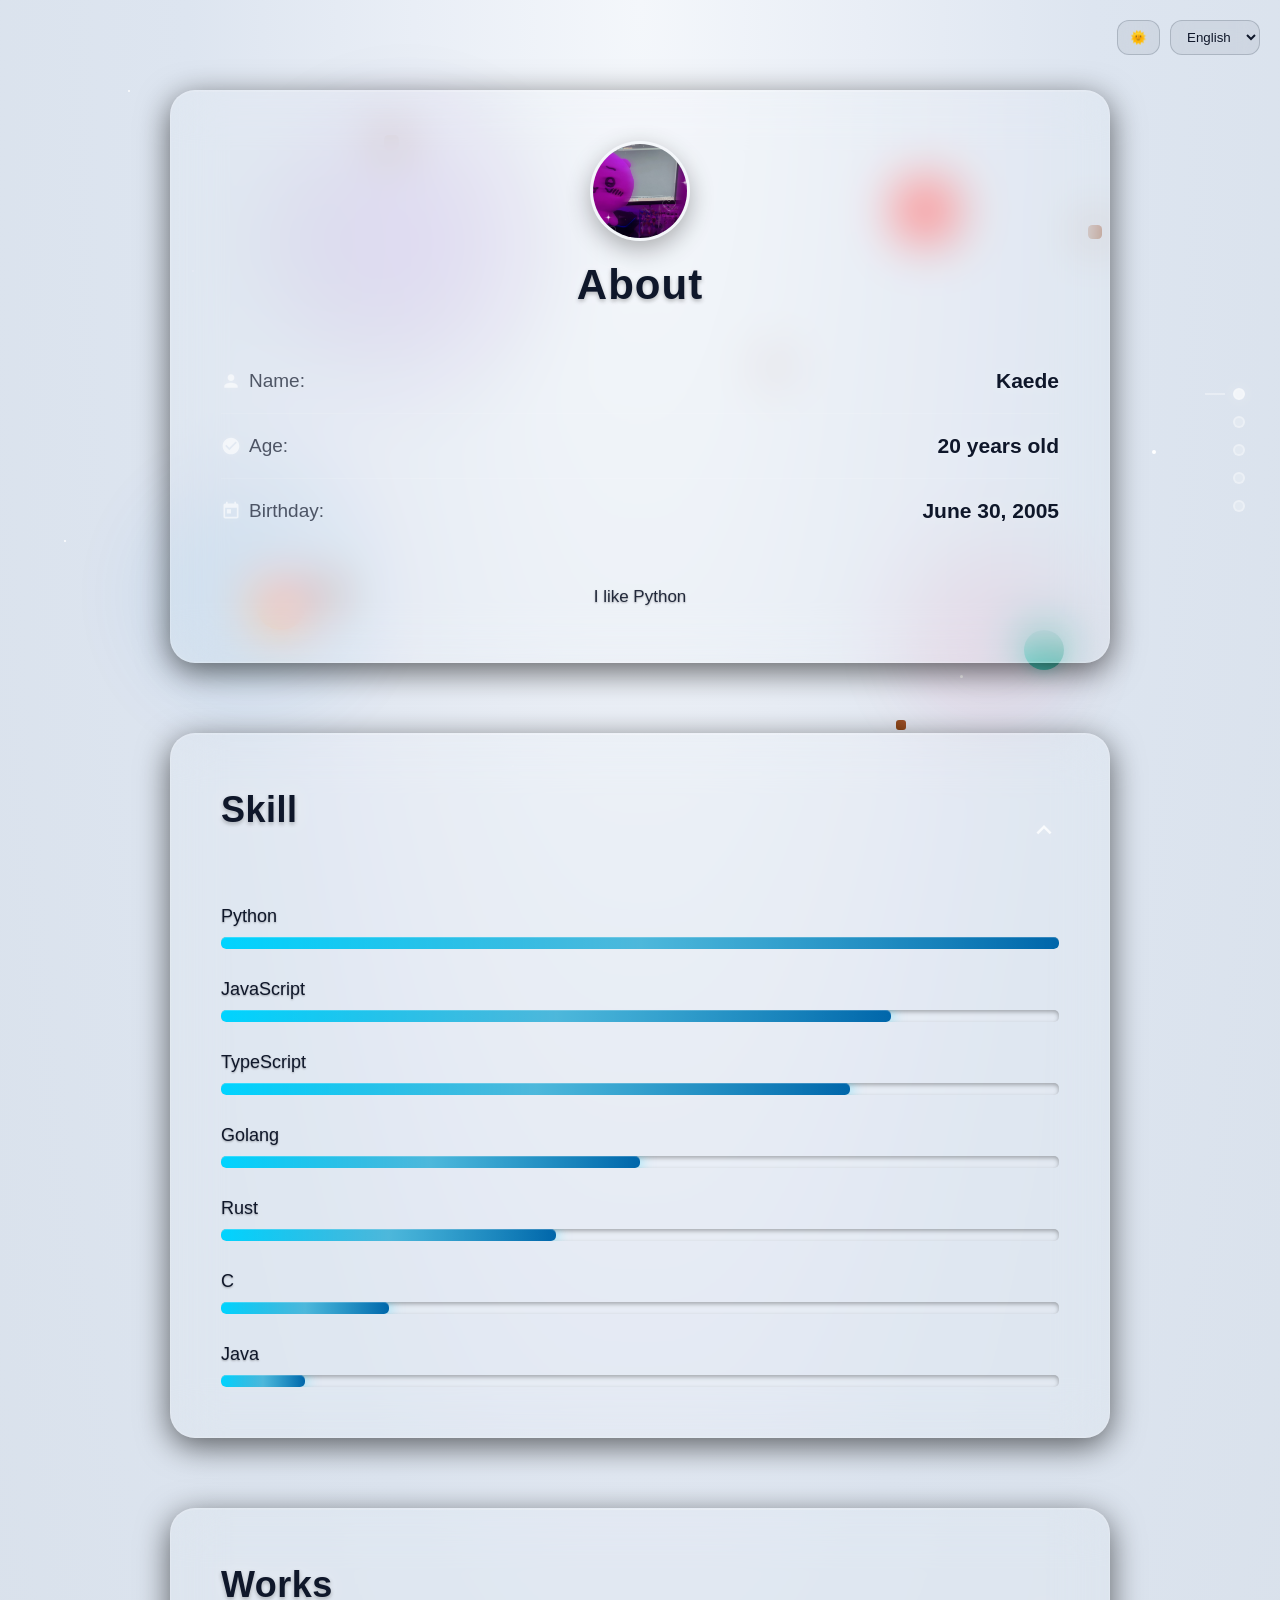
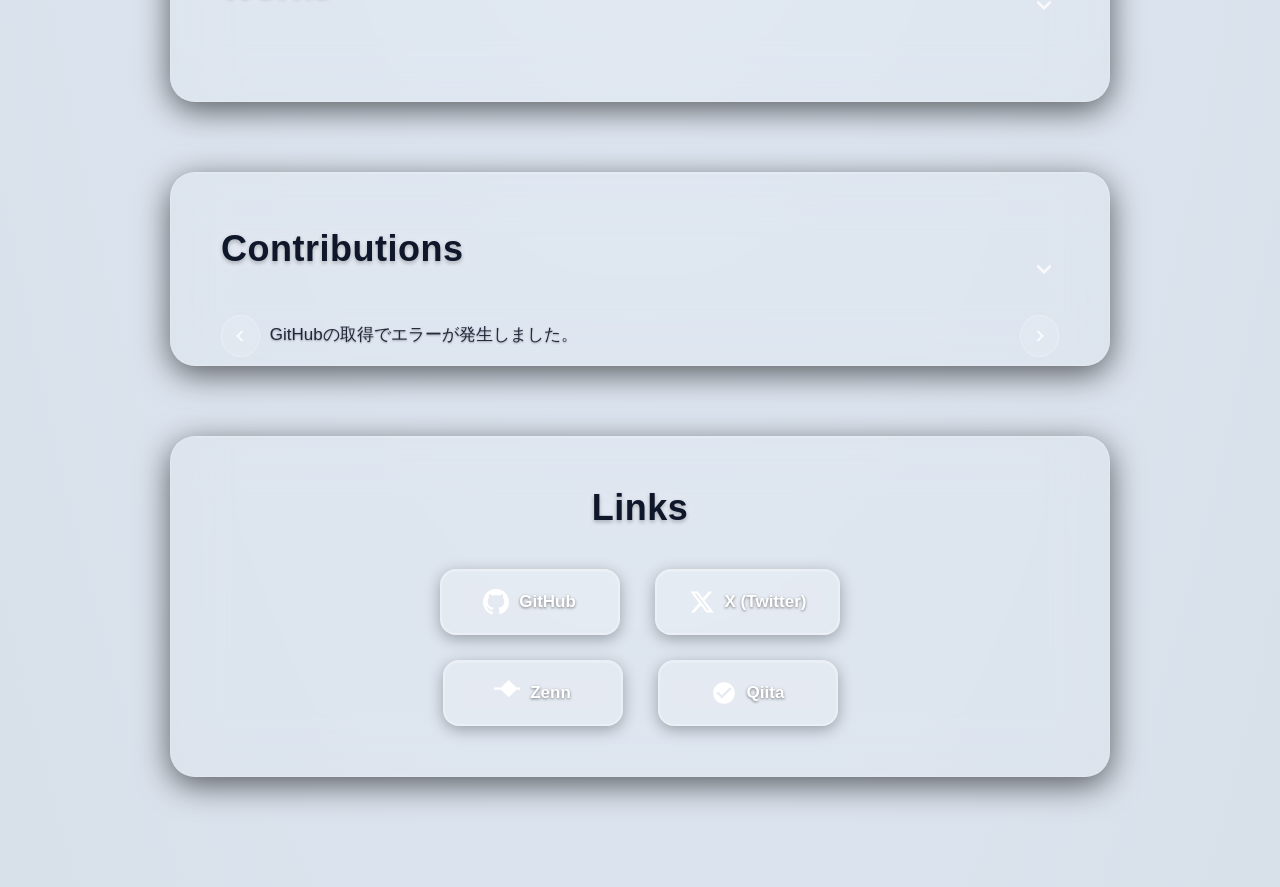
==== commit c4c34c2f: "Fixend theme and i18n" ====
--- a/index.html
+++ b/index.html
@@ -65,7 +65,7 @@
                         </svg>
                         <span data-i18n="nameLabel">名前:</span>
                     </div>
-                    <span class="profile-value">楓</span>
+                    <span class="profile-value" data-i18n="nameValue">楓</span>
                 </div>
                 <div class="profile-item">
                     <div class="profile-label">
@@ -74,7 +74,7 @@
                         </svg>
                         <span data-i18n="ageLabel">年齢:</span>
                     </div>
-                    <span class="profile-value">20歳</span>
+                    <span class="profile-value" data-i18n="ageValue">20歳</span>
                 </div>
                 <div class="profile-item">
                     <div class="profile-label">
@@ -83,7 +83,7 @@
                         </svg>
                         <span data-i18n="birthdayLabel">誕生日:</span>
                     </div>
-                    <span class="profile-value">2005年 / 6月30日</span>
+                    <span class="profile-value" data-i18n="birthdayValue">2005年 / 6月30日</span>
                 </div>
             </div>
             <p data-i18n="aboutBody">Pythonが好きです</p>
@@ -168,7 +168,7 @@
                     </div>
                     <div class="work-content">
                         <h3 class="work-title">VersaLogrs</h3>
-                        <p class="work-description">柔軟性と高機能を追求したロガーライブラリ</p>
+                        <p class="work-description" data-i18n="versalogDescription">柔軟性と高機能を追求したロガーライブラリ</p>
                         <div class="work-tech">
                             <span class="tech-tag">Rust</span>
                         </div>
@@ -193,7 +193,7 @@
                     </div>
                     <div class="work-content">
                         <h3 class="work-title">port_scan-go</h3>
-                        <p class="work-description">シンプルな並行処理対応のポートスキャナーです。</p>
+                        <p class="work-description" data-i18n="portscanDescription">シンプルな並行処理対応のポートスキャナーです。</p>
                         <div class="work-tech">
                             <span class="tech-tag">Golang</span>
                         </div>
@@ -218,7 +218,7 @@
                     </div>
                     <div class="work-content">
                         <h3 class="work-title">TkMR - Task Manager </h3>
-                        <p class="work-description">各フォルダのタスク管理を行う Vscode の拡張機能です。</p>
+                        <p class="work-description" data-i18n="tkmrDescription">各フォルダのタスク管理を行う Vscode の拡張機能です。</p>
                         <div class="work-tech">
                             <span class="tech-tag">TypeScript</span>
                         </div>
@@ -243,7 +243,7 @@
                     </div>
                     <div class="work-content">
                         <h3 class="work-title">Printfxpy </h3>
-                        <p class="work-description">出力する文字の色を指定するライブラリです。</p>
+                        <p class="work-description" data-i18n="printfxpyDescription">出力する文字の色を指定するライブラリです。</p>
                         <div class="work-tech">
                             <span class="tech-tag">Python</span>
                         </div>
@@ -565,26 +565,40 @@
                 langSelectAria: '言語',
                 about: 'About',
                 nameLabel: '名前:',
+                nameValue: '楓',
                 ageLabel: '年齢:',
+                ageValue: '20歳',
                 birthdayLabel: '誕生日:',
+                birthdayValue: '2005年 / 6月30日',
                 aboutBody: 'Pythonが好きです',
                 skill: 'Skill',
                 works: 'Works',
                 contributions: 'Contributions',
-                links: 'Link'
+                links: 'Link',
+                versalogDescription: '柔軟性と高機能を追求したロガーライブラリ',
+                portscanDescription: 'シンプルな並行処理対応のポートスキャナーです。',
+                tkmrDescription: '各フォルダのタスク管理を行う Vscode の拡張機能です。',
+                printfxpyDescription: '出力する文字の色を指定するライブラリです。'
             },
             en: {
                 themeToggleAria: 'Toggle theme',
                 langSelectAria: 'Language',
                 about: 'About',
                 nameLabel: 'Name:',
+                nameValue: 'Kaede',
                 ageLabel: 'Age:',
+                ageValue: '20 years old',
                 birthdayLabel: 'Birthday:',
+                birthdayValue: 'June 30, 2005',
                 aboutBody: 'I like Python',
                 skill: 'Skill',
                 works: 'Works',
                 contributions: 'Contributions',
-                links: 'Links'
+                links: 'Links',
+                versalogDescription: 'A flexible and feature-rich logger library',
+                portscanDescription: 'A simple concurrent port scanner.',
+                tkmrDescription: 'A VSCode extension for task management in each folder.',
+                printfxpyDescription: 'A library for specifying the color of output text.'
             }
         };
 
--- a/index.css
+++ b/index.css
@@ -518,7 +518,7 @@
 }
 
 .glass-card h1 {
-    color: #ffffff;
+    color: var(--text-strong);
     margin: 0 0 25px 0;
     font-size: 36px;
     font-weight: 700;
@@ -529,7 +529,7 @@
 }
 
 .glass-card h2 {
-    color: #ffffff;
+    color: var(--text-strong);
     margin: 0 0 25px 0;
     font-size: 28px;
     font-weight: 600;
@@ -540,7 +540,7 @@
 }
 
 .glass-card p {
-    color: rgba(255, 255, 255, 0.85);
+    color: var(--text-normal);
     margin: 0;
     line-height: 1.7;
     font-size: 17px;
@@ -580,7 +580,7 @@
 }
 
 .profile-label {
-    color: rgba(255, 255, 255, 0.7);
+    color: var(--text-muted);
     font-weight: 500;
     font-size: 17px;
     display: flex;
@@ -597,7 +597,7 @@
 }
 
 .profile-value {
-    color: #ffffff;
+    color: var(--text-strong);
     font-weight: 600;
     font-size: 19px;
     text-shadow: 0 0 8px rgba(255, 255, 255, 0.3);
@@ -715,7 +715,7 @@
 
 .skill-name {
     display: block;
-    color: #ffffff;
+    color: var(--text-strong);
     margin-bottom: 10px;
     font-weight: 500;
     font-size: 16px;
@@ -955,7 +955,7 @@
 }
 
 .work-title {
-    color: #ffffff;
+    color: var(--text-strong);
     margin: 0;
     font-size: 22px;
     font-weight: 600;
@@ -963,7 +963,7 @@
 }
 
 .work-description {
-    color: rgba(255, 255, 255, 0.8);
+    color: var(--text-normal);
     margin: 0;
     line-height: 1.6;
     font-size: 16px;
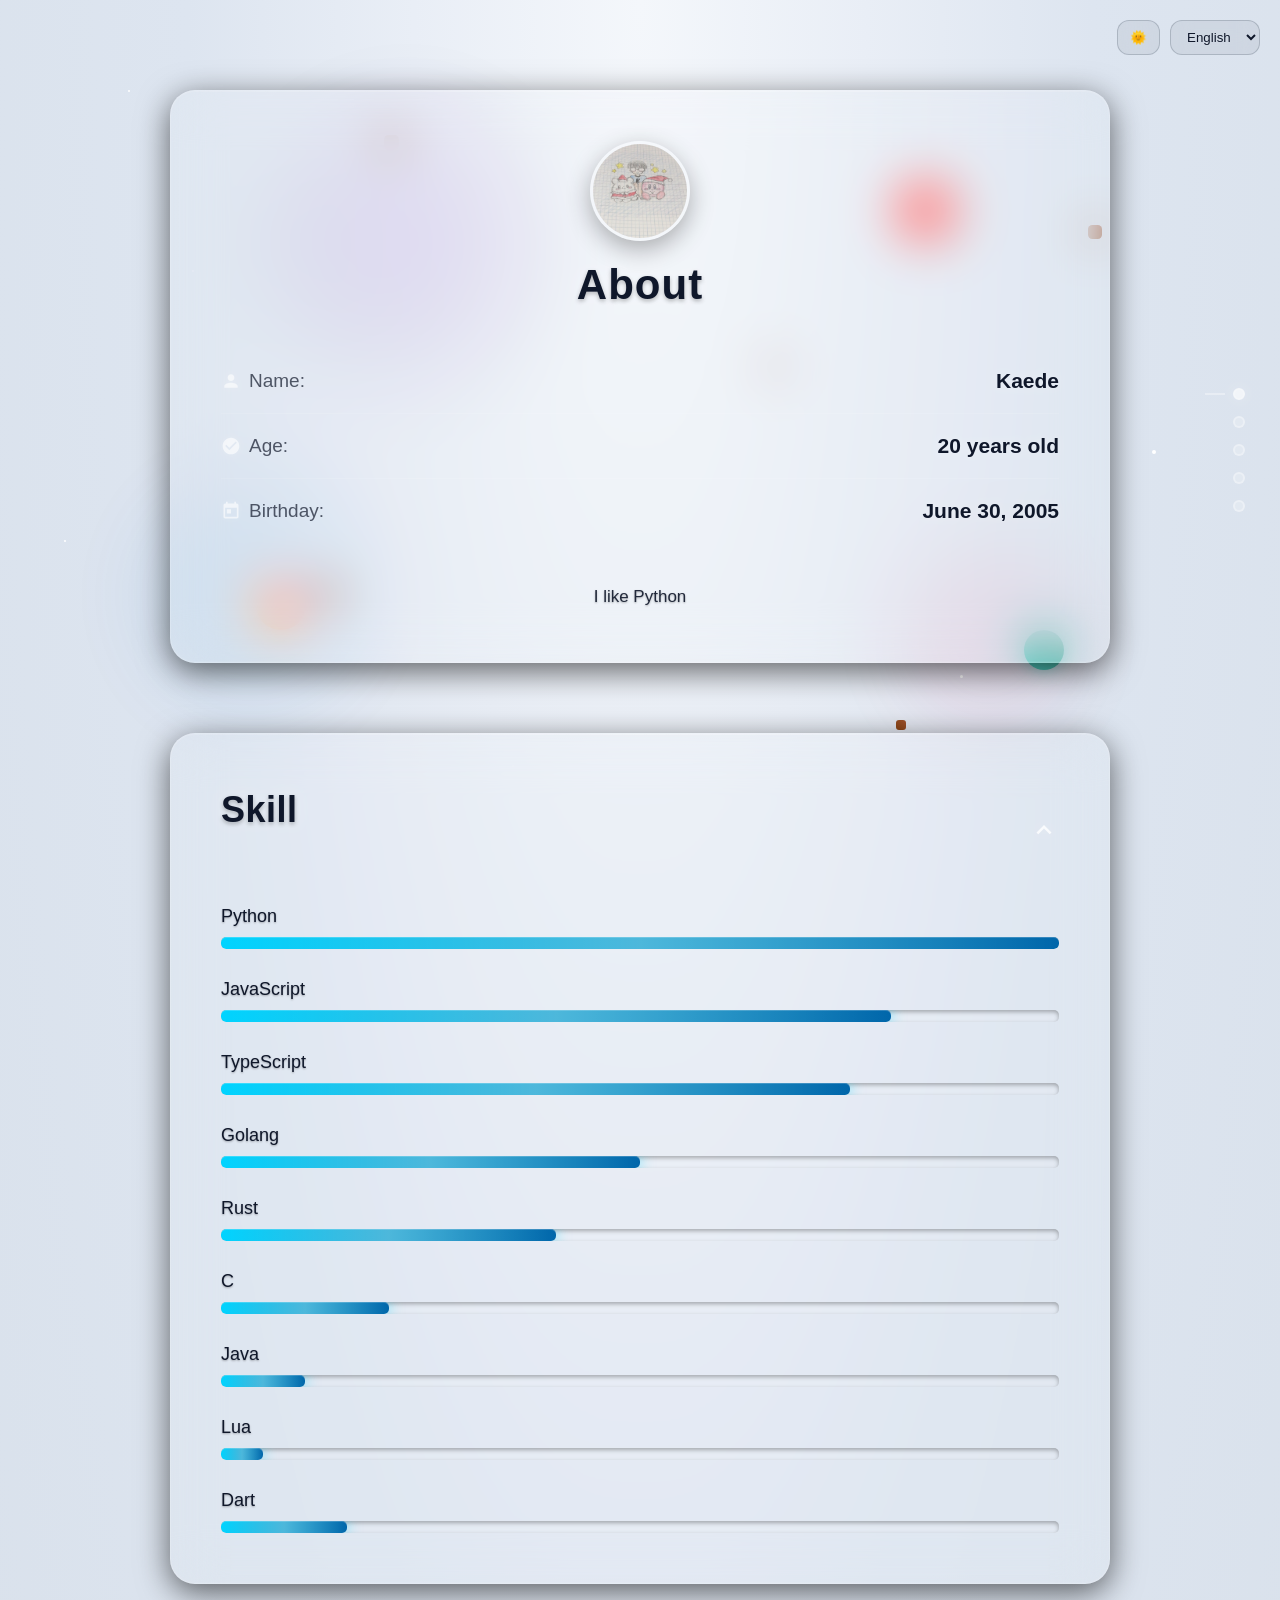
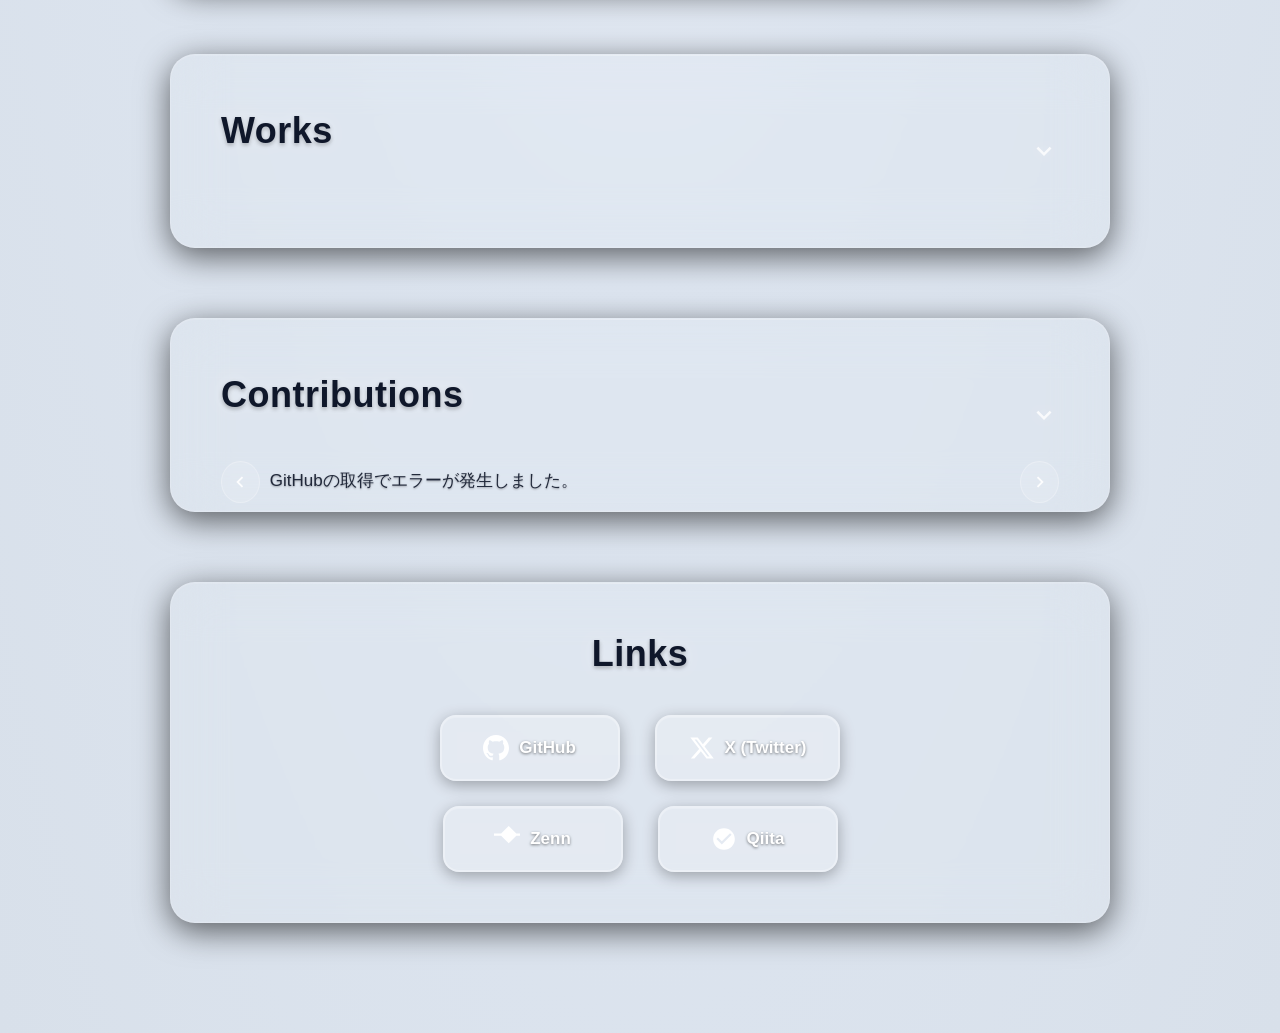
==== commit bc83afb4: "feat: Language add." ====
--- a/index.html
+++ b/index.html
@@ -140,6 +140,18 @@
                             <div class="skill-fill" style="width: 10%"></div>
                         </div>
                     </div>
+                    <div class="skill-item">
+                        <span class="skill-name">Lua</span>
+                        <div class="skill-bar">
+                            <div class="skill-fill" style="width: 05%"></div>
+                        </div>
+                    </div>
+                    <div class="skill-item">
+                        <span class="skill-name">Dart</span>
+                        <div class="skill-bar">
+                            <div class="skill-fill" style="width: 15%"></div>
+                        </div>
+                    </div>
                 </div>
             </div>
         </div>
